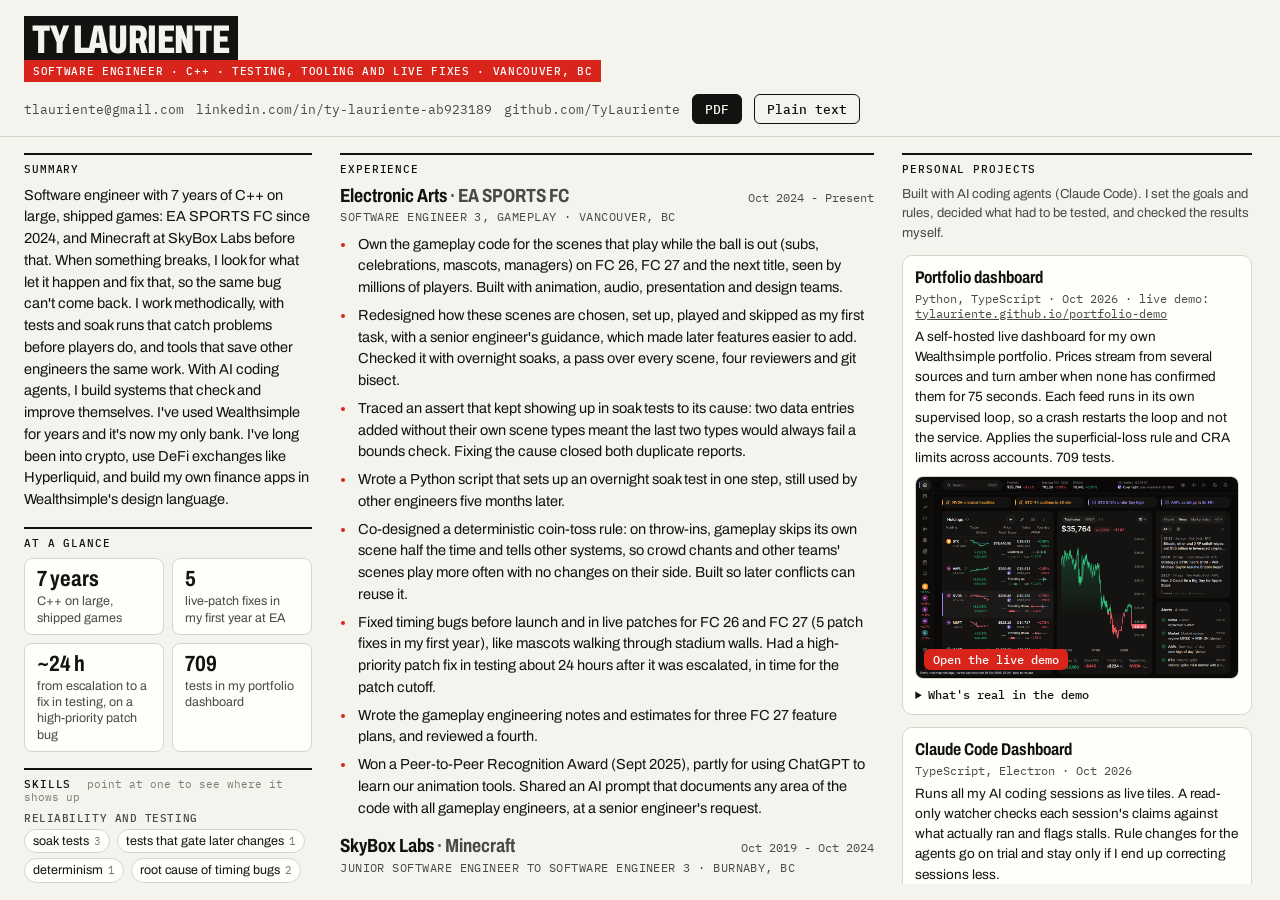
==== index.html @ 55fd55f0 "Resume page and portfolio dashboard demo" ====
<!doctype html>
<html lang="en">
<head>
<meta charset="utf-8">
<meta name="viewport" content="width=device-width, initial-scale=1, viewport-fit=cover">
<title>Ty Lauriente · Resume</title>
<meta name="description" content="Software engineer with 7 years of C++ on large, shipped games: EA SPORTS FC since 2024, and Minecraft at SkyBox Labs before that. When something breaks, I look for what let it happen and fix that, so the same bug can&#x27;t come back. I work methodically, with tests and soak runs that catch problems before players do, and tools that save other engineers the same work. With AI coding agents, I build systems that check and improve themselves. I&#x27;ve used Wealthsimple for years and it&#x27;s now my only bank. I&#x27;ve long been into crypto, use DeFi exchanges like Hyperliquid, and build my own finance apps in Wealthsimple&#x27;s design language.">
<link rel="stylesheet" href="site.css">
<link rel="icon" href="data:image/svg+xml,%3Csvg xmlns='http://www.w3.org/2000/svg' viewBox='0 0 32 32'%3E%3Crect width='32' height='32' rx='6' fill='%23121211'/%3E%3Crect x='6' y='22' width='20' height='4' fill='%23d8241b'/%3E%3Ctext x='16' y='19' font-family='Arial' font-weight='700' font-size='14' fill='white' text-anchor='middle'%3ETL%3C/text%3E%3C/svg%3E">
</head>
<body>
<header class="top">
  <div class="id">
    <h1 class="name">Ty Lauriente</h1>
    <p class="role">Software Engineer · C++ · Testing, tooling and live fixes · Vancouver, BC</p>
  </div>
  <nav class="links" aria-label="Contact and files">
    <a href="mailto:tlauriente@gmail.com">tlauriente@gmail.com</a>
    <a href="https://linkedin.com/in/ty-lauriente-ab923189" rel="me">linkedin.com/in/ty-lauriente-ab923189</a>
    <a href="https://github.com/TyLauriente" rel="me">github.com/TyLauriente</a>
    <a class="btn" href="Ty-Lauriente-Resume.pdf" download>PDF</a>
    <a class="btn ghost" href="Ty-Lauriente-Resume.txt">Plain text</a>
  </nav>
</header>

<main id="panes">
  <section class="col" id="about" aria-labelledby="h-about">
    <h2 id="h-about">Summary</h2>
    <p class="summary">Software engineer with 7 years of C++ on large, shipped games: EA SPORTS FC since 2024, and Minecraft at SkyBox Labs before that. When something breaks, I look for what let it happen and fix that, so the same bug can't come back. I work methodically, with tests and soak runs that catch problems before players do, and tools that save other engineers the same work. With AI coding agents, I build systems that check and improve themselves. I've used Wealthsimple for years and it's now my only bank. I've long been into crypto, use DeFi exchanges like Hyperliquid, and build my own finance apps in Wealthsimple's design language.</p>
    <h2>At a glance</h2>
    <dl class="glance"><div><dt>7 years</dt><dd>C++ on large, shipped games</dd></div><div><dt>5</dt><dd>live-patch fixes in my first year at EA</dd></div><div><dt>~24 h</dt><dd>from escalation to a fix in testing, on a high-priority patch bug</dd></div><div><dt>709</dt><dd>tests in my portfolio dashboard</dd></div></dl>
    <h2>Skills <span class="hint">point at one to see where it shows up</span></h2>
    <div class="skills"><p><b>Reliability and testing</b><span class="chip" data-match="soak">soak tests</span> <span class="chip" data-match="blocked any later change|tests with every change">tests that gate later changes</span> <span class="chip" data-match="determinis">determinism</span> <span class="chip" data-match="cause|timing bugs">root cause of timing bugs</span> <span class="chip" data-match="bisect">git bisect</span> <span class="chip" data-match="patch">live patches</span></p>
      <p><b>Languages and tools</b><span class="chip" data-match="C\+\+">C++</span> <span class="chip" data-match="Python">Python</span> <span class="chip" data-match="TypeScript">TypeScript</span> <span class="chip" data-match="Rust">Rust</span> <span class="chip-note">(personal projects)</span> <span class="chip" data-match="EA SPORTS FC|FC 2[67]">Frostbite</span> <span class="chip" data-match="git bisect">Perforce</span> <span class="chip" data-match="\bGit\b|git bisect">Git</span> <span class="chip" data-match="Visual\ Studio">Visual Studio</span> <span class="chip" data-match="Jira">Jira</span></p>
      <p><b>AI</b><span class="chip" data-match="Claude|AI coding agents">Claude Code</span> <span class="chip" data-match="ChatGPT">ChatGPT</span> <span class="chip" data-match="Copilot">Copilot</span> <span class="chip" data-match="AI coding sessions|AI coding agents">running several agents in parallel</span> <span class="chip" data-match="watcher|checks each session|risk checks">independent review and automated checks on agent work</span></p></div>
    <h2>Education</h2>
    <p>LaSalle College Vancouver · Programming diploma</p>
  </section>

  <section class="col" id="work" aria-labelledby="h-work">
    <h2 id="h-work">Experience</h2>
    <article class="job"><div class="job__head"><h3 class="job__org">Electronic Arts <span>· EA SPORTS FC</span></h3><span class="job__when">Oct 2024 - Present</span></div><p class="job__title">Software Engineer 3, Gameplay · Vancouver, BC</p>
    <ul>
      <li>Own the gameplay code for the scenes that play while the ball is out (subs, celebrations, mascots, managers) on FC 26, FC 27 and the next title, seen by millions of players. Built with animation, audio, presentation and design teams.</li>
      <li>Redesigned how these scenes are chosen, set up, played and skipped as my first task, with a senior engineer's guidance, which made later features easier to add. Checked it with overnight soaks, a pass over every scene, four reviewers and git bisect.</li>
      <li>Traced an assert that kept showing up in soak tests to its cause: two data entries added without their own scene types meant the last two types would always fail a bounds check. Fixing the cause closed both duplicate reports.</li>
      <li>Wrote a Python script that sets up an overnight soak test in one step, still used by other engineers five months later.</li>
      <li>Co-designed a deterministic coin-toss rule: on throw-ins, gameplay skips its own scene half the time and tells other systems, so crowd chants and other teams' scenes play more often with no changes on their side. Built so later conflicts can reuse it.</li>
      <li>Fixed timing bugs before launch and in live patches for FC 26 and FC 27 (5 patch fixes in my first year), like mascots walking through stadium walls. Had a high-priority patch fix in testing about 24 hours after it was escalated, in time for the patch cutoff.</li>
      <li>Wrote the gameplay engineering notes and estimates for three FC 27 feature plans, and reviewed a fourth.</li>
      <li>Won a Peer-to-Peer Recognition Award (Sept 2025), partly for using ChatGPT to learn our animation tools. Shared an AI prompt that documents any area of the code with all gameplay engineers, at a senior engineer's request.</li>
    </ul></article>
    <article class="job"><div class="job__head"><h3 class="job__org">SkyBox Labs <span>· Minecraft</span></h3><span class="job__when">Oct 2019 - Oct 2024</span></div><p class="job__title">Junior Software Engineer to Software Engineer 3 · Burnaby, BC</p>
    <ul>
      <li>Five years on Minecraft's large, cross-platform C++ codebase: real-time simulation, networking, entity component systems, graphics, and tools, scripts and build pipelines.</li>
      <li>Wrote tests with every change I made, covering the feature, its edge cases and the problems we could see coming. Those tests then blocked any later change, from anyone, that broke the feature.</li>
      <li>Wrote Git Helper, a Python wrapper around Git that sets up a fresh branch from the latest master in one command.</li>
      <li>Fixed release-critical bugs quickly under deadline. Promoted from junior engineer to Software Engineer 2, then 3. Trained new hires, wrote and assigned feature tasks, and took leadership training.</li>
    </ul></article>
  </section>

  <section class="col" id="projects" aria-labelledby="h-projects">
    <h2 id="h-projects">Personal projects</h2>
    <p class="note">Built with AI coding agents (Claude Code). I set the goals and rules, decided what had to be tested, and checked the results myself.</p>
    <article class="proj"><h3>Portfolio dashboard</h3><span class="meta">Python, TypeScript · Oct 2026 · live demo: <a href="https://tylauriente.github.io/portfolio-demo/">tylauriente.github.io/portfolio-demo</a></span><p>A self-hosted live dashboard for my own Wealthsimple portfolio. Prices stream from several sources and turn amber when none has confirmed them for 75 seconds. Each feed runs in its own supervised loop, so a crash restarts the loop and not the service. Applies the superficial-loss rule and CRA limits across accounts. 709 tests.</p><a class="demo" href="portfolio-demo/"><img src="portfolio-demo/preview.png" alt="The portfolio dashboard in demo mode" width="1280" height="800"><span>Open the live demo</span></a><details class="real"><summary>What's real in the demo</summary><p>It is the dashboard's own page and build, running on a recording of its demo mode: made-up holdings, cash and alerts, with prices, charts, news and the calendar as they came from the public sources when it was recorded. There is no server behind it, so search and settings do nothing, and the recording loops.</p></details></article>
    <article class="proj"><h3>Claude Code Dashboard</h3><span class="meta">TypeScript, Electron · Oct 2026</span><p>Runs all my AI coding sessions as live tiles. A read-only watcher checks each session's claims against what actually ran and flags stalls. Rule changes for the agents go on trial and stay only if I end up correcting sessions less.</p></article>
    <article class="proj"><h3>Crypto trading</h3><span class="meta">Python · Mar - Oct 2026</span><p>Trading bots for DeFi exchanges (Hyperliquid, and Jupiter on Solana) with backtesting and paper trading. In the latest, an AI agent (Claude) trades a small real-money account on Hyperliquid and Strike Finance. Only one process holds the trading key, every order passes risk checks first, a halt switch stops it, and every action is logged.</p></article>
  </section>
</main>

<nav class="tabs" aria-label="Sections">
  <a href="#about" data-tab="about">Summary</a>
  <a href="#work" data-tab="work">Experience</a>
  <a href="#projects" data-tab="projects">Projects</a>
</nav>
<script src="site.js"></script>
</body>
</html>
---- site.css ----
/* Resume site. Same identity as the PDF: the black name block, the tally-red rule, Archivo and IBM Plex Mono.
   Layout follows Ty's design language: on a PC the whole resume fits the window (no page scroll, three columns,
   a column scrolls on its own only if it has to); on a phone the columns become tabs at thumb height. */
@font-face { font-family: "Archivo"; src: url("fonts/archivo-reg.woff") format("woff"); font-weight: 400; font-display: swap; }
@font-face { font-family: "Archivo"; src: url("fonts/archivo-semi.woff") format("woff"); font-weight: 500; font-display: swap; }
@font-face { font-family: "Archivo"; src: url("fonts/archivo-bold.woff") format("woff"); font-weight: 700; font-display: swap; }
@font-face { font-family: "Archivo Cond"; src: url("fonts/archivo-cond.woff") format("woff"); font-weight: 700; font-display: swap; }
@font-face { font-family: "Archivo XCond"; src: url("fonts/archivo-xcond.woff") format("woff"); font-weight: 800; font-display: swap; }
@font-face { font-family: "Plex Mono"; src: url("fonts/IBMPlexMono-Regular.woff") format("woff"); font-weight: 400; font-display: swap; }
@font-face { font-family: "Plex Mono"; src: url("fonts/IBMPlexMono-Medium.woff") format("woff"); font-weight: 500; font-display: swap; }

:root {
  --ink: #121211; --ink-2: #4a4a44; --ink-3: #7d7d74; --paper: #f4f3ee; --card: #fffefa; --rule: #d6d5cb;
  --tally: #d8241b; --mark: #ffe9a8; --mark-ink: #121211;
  --s1: 4px; --s2: 8px; --s3: 12px; --s4: 16px; --s5: 24px; --s6: 32px;
  --mono: "Plex Mono", ui-monospace, monospace; --sans: "Archivo", system-ui, sans-serif;
  color-scheme: light dark;
}
@media (prefers-color-scheme: dark) {
  :root { --ink: #ecebe4; --ink-2: #b8b7ad; --ink-3: #8a8a80; --paper: #11110f; --card: #1a1a17; --rule: #2e2e2a;
          --mark: #5a4710; --mark-ink: #fff6d6; }
}
* { box-sizing: border-box; }
html, body { height: 100%; margin: 0; }
body { display: grid; grid-template-rows: auto minmax(0, 1fr); grid-template-columns: minmax(0, 1fr); overflow: hidden; background: var(--paper); color: var(--ink);
  font: 400 14.5px/1.5 var(--sans); -webkit-font-smoothing: antialiased; }
a { color: inherit; }
h2 { margin: var(--s4) 0 var(--s2); padding-top: var(--s2); border-top: 2px solid var(--ink);
  font: 500 11px/1.2 var(--mono); text-transform: uppercase; letter-spacing: .08em; }
.col > h2:first-child { margin-top: 0; }
.hint { margin-left: var(--s2); color: var(--ink-3); text-transform: none; letter-spacing: 0; font-weight: 400; }

/* header */
.top { display: flex; flex-wrap: wrap; align-items: flex-end; justify-content: space-between; gap: var(--s3) var(--s5);
  padding: var(--s4) var(--s5) var(--s3); border-bottom: 1px solid var(--rule); }
.name { display: inline-block; margin: 0; padding: 4px 9px 0 8px; background: var(--ink); color: var(--paper);
  font: 800 40px/1 "Archivo XCond", var(--sans); text-transform: uppercase; letter-spacing: -.01em; }
.role { width: fit-content; max-width: 100%; margin: 0; padding: 5px 9px 4px; background: var(--tally); color: #fff;
  font: 500 11px/1.2 var(--mono); text-transform: uppercase; letter-spacing: .06em; }
.links { display: flex; flex-wrap: wrap; align-items: center; gap: var(--s2) var(--s3); font: 400 12.5px/1.3 var(--mono); }
.links a { text-decoration: none; color: var(--ink-2); }
.links a:hover, .links a:focus-visible { color: var(--ink); text-decoration: underline; text-underline-offset: 3px; }
.btn { padding: 6px 12px; border: 1.5px solid var(--ink); border-radius: 6px; background: var(--ink); color: var(--paper) !important;
  font-weight: 500; transition: transform .12s ease, background .12s ease; }
.btn:hover { transform: translateY(-1px); text-decoration: none !important; }
.btn.ghost { background: transparent; color: var(--ink) !important; }

/* three columns that fit the window */
main { display: grid; grid-template-columns: minmax(250px, .95fr) minmax(400px, 1.75fr) minmax(300px, 1.15fr);
  gap: var(--s5); padding: var(--s4) var(--s5) var(--s4); min-height: 0; }
.col { min-height: 0; overflow: auto; scrollbar-width: thin; padding-right: var(--s1); }
.summary { margin: 0; }
.note { margin: 0 0 var(--s3); color: var(--ink-2); font-size: 13px; }

.glance { display: grid; grid-template-columns: repeat(2, minmax(0, 1fr)); gap: var(--s2); margin: 0; }
.glance div { padding: var(--s2) var(--s3); background: var(--card); border: 1px solid var(--rule); border-radius: 8px; }
.glance dt { font: 700 22px/1.1 "Archivo Cond", var(--sans); }
.glance dd { margin: 2px 0 0; color: var(--ink-2); font-size: 12.5px; line-height: 1.3; }

.skills { display: flex; flex-direction: column; gap: var(--s2); }
.skills p { margin: 0; }
.skills b { display: block; margin-bottom: 3px; font: 500 11px/1.2 var(--mono); text-transform: uppercase; letter-spacing: .05em; color: var(--ink-2); }
.chip { display: inline-block; margin: 0 4px 5px 0; padding: 2px 8px; border: 1px solid var(--rule); border-radius: 999px;
  background: var(--card); font-size: 12.5px; cursor: default; transition: border-color .12s, background .12s; }
.chip[data-hits]:hover, .chip[data-hits]:focus-visible, .chip.on { border-color: var(--tally); outline: none; }
.chip[data-hits]::after { content: attr(data-hits); margin-left: 5px; color: var(--ink-3); font: 400 10.5px var(--mono); }

/* experience */
.job { margin: 0 0 var(--s4); }
.job__head { display: flex; justify-content: space-between; align-items: baseline; gap: var(--s3); }
.job__org { margin: 0; font: 700 19px/1.2 "Archivo Cond", var(--sans); }
.job__org span { color: var(--ink-2); }
.job__when, .job__title { font: 400 11.5px/1.4 var(--mono); color: var(--ink-2); }
.job__when { white-space: nowrap; }
.job__title { margin: 2px 0 var(--s2); text-transform: uppercase; letter-spacing: .04em; }
ul { margin: 0; padding-left: 16px; }
li { margin: 0 0 6px; padding-left: 2px; border-radius: 4px; transition: background .15s ease; }
li::marker { color: var(--tally); }
li.lit, .proj.lit { background: var(--mark); color: var(--mark-ink); box-shadow: 0 0 0 3px var(--mark); }

/* projects */
.proj { margin: 0 0 var(--s3); padding: var(--s3); background: var(--card); border: 1px solid var(--rule); border-radius: 10px;
  transition: border-color .15s ease, box-shadow .15s ease; }
.proj:hover { border-color: var(--ink-3); }
.proj h3 { margin: 0; font: 700 17px/1.2 "Archivo Cond", var(--sans); }
.proj .meta { display: block; margin: 2px 0 6px; font: 400 11.5px var(--mono); color: var(--ink-2); }
.proj p { margin: 0; font-size: 13.5px; }
.demo { display: block; margin: var(--s2) 0; border-radius: 8px; overflow: hidden; border: 1px solid var(--rule); position: relative; }
.demo img { display: block; width: 100%; height: auto; transition: transform .3s ease; }
.demo:hover img, .demo:focus-visible img { transform: scale(1.02); }
.demo span { position: absolute; left: 8px; bottom: 8px; padding: 4px 9px; border-radius: 6px; background: var(--tally); color: #fff;
  font: 500 11.5px/1.2 var(--mono); }
.real { margin-top: var(--s2); font-size: 12.5px; color: var(--ink-2); }
.real summary { cursor: pointer; font: 500 11.5px var(--mono); color: var(--ink); }
.real p { margin: 6px 0 0; font-size: 12.5px; }

.tabs { display: none; }

/* phone and narrow windows: one section at a time, tabs at thumb height */
@media (max-width: 860px), (max-aspect-ratio: 4/5) {
  body { grid-template-rows: auto minmax(0, 1fr) auto; }
  .top { padding: var(--s3) var(--s4) var(--s2); }
  .name { font-size: 32px; }
  .role { font-size: 10px; line-height: 1.35; }
  .id { min-width: 0; }
  .links { font-size: 12px; }
  main { display: block; padding: var(--s3) var(--s4); overflow: hidden; }
  .col { height: 100%; padding-bottom: var(--s4); }
  .col:not(.on) { display: none; }
  .tabs { display: grid; grid-template-columns: repeat(3, 1fr); border-top: 1px solid var(--rule); background: var(--card);
    padding-bottom: env(safe-area-inset-bottom); }
  .tabs a { padding: 13px 0 12px; text-align: center; text-decoration: none; font: 500 12px var(--mono); text-transform: uppercase;
    letter-spacing: .05em; color: var(--ink-2); border-top: 3px solid transparent; }
  .tabs a.on { color: var(--ink); border-top-color: var(--tally); }
}
@media (prefers-reduced-motion: reduce) { * { transition: none !important; } }
@media print { body { display: block; overflow: visible; } .tabs, .links .btn { display: none; } main { display: block; } .col { overflow: visible; } }
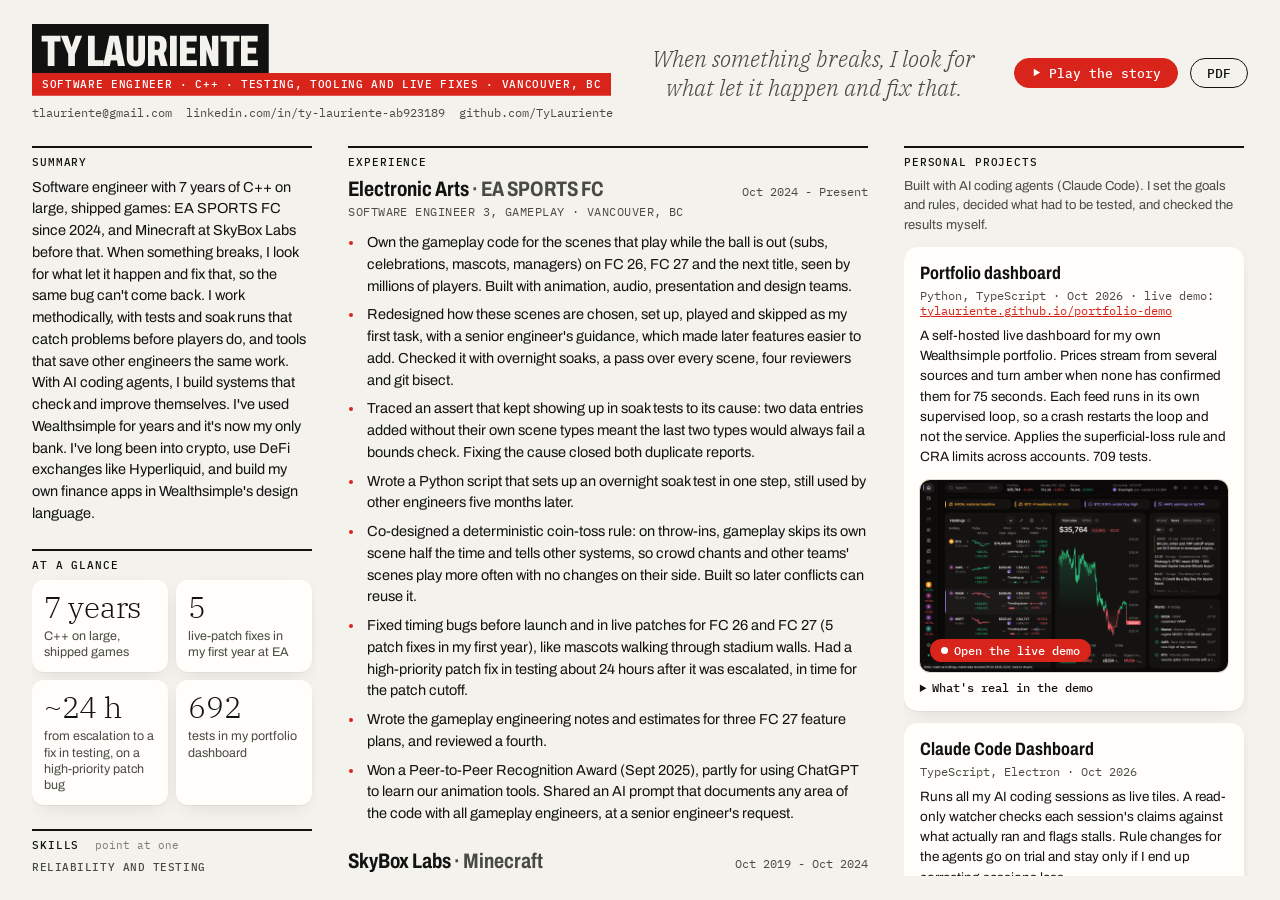
==== commit ef3db22d: "Story mode, serif display type, skill-to-evidence lines and motion" ====
--- a/index.html
+++ b/index.html
@@ -5,21 +5,28 @@
 <meta name="viewport" content="width=device-width, initial-scale=1, viewport-fit=cover">
 <title>Ty Lauriente · Resume</title>
 <meta name="description" content="Software engineer with 7 years of C++ on large, shipped games: EA SPORTS FC since 2024, and Minecraft at SkyBox Labs before that. When something breaks, I look for what let it happen and fix that, so the same bug can&#x27;t come back. I work methodically, with tests and soak runs that catch problems before players do, and tools that save other engineers the same work. With AI coding agents, I build systems that check and improve themselves. I&#x27;ve used Wealthsimple for years and it&#x27;s now my only bank. I&#x27;ve long been into crypto, use DeFi exchanges like Hyperliquid, and build my own finance apps in Wealthsimple&#x27;s design language.">
+<meta name="theme-color" content="#f4f2ec" media="(prefers-color-scheme: light)">
+<meta name="theme-color" content="#11110f" media="(prefers-color-scheme: dark)">
+<link rel="preload" href="fonts/archivo-reg.woff" as="font" type="font/woff" crossorigin>
+<link rel="preload" href="fonts/archivo-xcond.woff" as="font" type="font/woff" crossorigin>
+<link rel="preload" href="fonts/plexserif-light.woff" as="font" type="font/woff" crossorigin>
 <link rel="stylesheet" href="site.css">
-<link rel="icon" href="data:image/svg+xml,%3Csvg xmlns='http://www.w3.org/2000/svg' viewBox='0 0 32 32'%3E%3Crect width='32' height='32' rx='6' fill='%23121211'/%3E%3Crect x='6' y='22' width='20' height='4' fill='%23d8241b'/%3E%3Ctext x='16' y='19' font-family='Arial' font-weight='700' font-size='14' fill='white' text-anchor='middle'%3ETL%3C/text%3E%3C/svg%3E">
+<link rel="icon" href="data:image/svg+xml,%3Csvg xmlns='http://www.w3.org/2000/svg' viewBox='0 0 32 32'%3E%3Crect width='32' height='32' rx='7' fill='%23121211'/%3E%3Crect x='6' y='22' width='20' height='4' fill='%23d8241b'/%3E%3Ctext x='16' y='19' font-family='Arial' font-weight='700' font-size='14' fill='white' text-anchor='middle'%3ETL%3C/text%3E%3C/svg%3E">
 </head>
 <body>
+<a class="skip" href="#work">Skip to experience</a>
 <header class="top">
   <div class="id">
-    <h1 class="name">Ty Lauriente</h1>
-    <p class="role">Software Engineer · C++ · Testing, tooling and live fixes · Vancouver, BC</p>
+    <h1 class="name"><span>Ty Lauriente</span></h1>
+    <p class="role"><span>Software Engineer · C++ · Testing, tooling and live fixes · Vancouver, BC</span></p>
+    <p class="contact"><a href="mailto:tlauriente@gmail.com">tlauriente@gmail.com</a>
+    <a href="https://linkedin.com/in/ty-lauriente-ab923189" rel="me">linkedin.com/in/ty-lauriente-ab923189</a>
+    <a href="https://github.com/TyLauriente" rel="me">github.com/TyLauriente</a></p>
   </div>
-  <nav class="links" aria-label="Contact and files">
-    <a href="mailto:tlauriente@gmail.com">tlauriente@gmail.com</a>
-    <a href="https://linkedin.com/in/ty-lauriente-ab923189" rel="me">linkedin.com/in/ty-lauriente-ab923189</a>
-    <a href="https://github.com/TyLauriente" rel="me">github.com/TyLauriente</a>
-    <a class="btn" href="Ty-Lauriente-Resume.pdf" download>PDF</a>
-    <a class="btn ghost" href="Ty-Lauriente-Resume.txt">Plain text</a>
+  <p class="lede">When something breaks, I look for what let it happen and fix&nbsp;that.</p>
+  <nav class="links" aria-label="Story and files">
+    <button class="btn play" type="button" data-story-open aria-haspopup="dialog"><svg viewBox="0 0 12 12" aria-hidden="true"><path d="M3 1.8v8.4L10 6z"/></svg>Play the story</button>
+    <a class="btn ghost" href="Ty-Lauriente-Resume.pdf" download>PDF</a>
   </nav>
 </header>
 
@@ -29,12 +36,12 @@
     <p class="summary">Software engineer with 7 years of C++ on large, shipped games: EA SPORTS FC since 2024, and Minecraft at SkyBox Labs before that. When something breaks, I look for what let it happen and fix that, so the same bug can't come back. I work methodically, with tests and soak runs that catch problems before players do, and tools that save other engineers the same work. With AI coding agents, I build systems that check and improve themselves. I've used Wealthsimple for years and it's now my only bank. I've long been into crypto, use DeFi exchanges like Hyperliquid, and build my own finance apps in Wealthsimple's design language.</p>
     <h2>At a glance</h2>
     <dl class="glance"><div><dt>7 years</dt><dd>C++ on large, shipped games</dd></div><div><dt>5</dt><dd>live-patch fixes in my first year at EA</dd></div><div><dt>~24 h</dt><dd>from escalation to a fix in testing, on a high-priority patch bug</dd></div><div><dt>709</dt><dd>tests in my portfolio dashboard</dd></div></dl>
-    <h2>Skills <span class="hint">point at one to see where it shows up</span></h2>
+    <h2>Skills <span class="hint">point at one</span></h2>
     <div class="skills"><p><b>Reliability and testing</b><span class="chip" data-match="soak">soak tests</span> <span class="chip" data-match="blocked any later change|tests with every change">tests that gate later changes</span> <span class="chip" data-match="determinis">determinism</span> <span class="chip" data-match="cause|timing bugs">root cause of timing bugs</span> <span class="chip" data-match="bisect">git bisect</span> <span class="chip" data-match="patch">live patches</span></p>
       <p><b>Languages and tools</b><span class="chip" data-match="C\+\+">C++</span> <span class="chip" data-match="Python">Python</span> <span class="chip" data-match="TypeScript">TypeScript</span> <span class="chip" data-match="Rust">Rust</span> <span class="chip-note">(personal projects)</span> <span class="chip" data-match="EA SPORTS FC|FC 2[67]">Frostbite</span> <span class="chip" data-match="git bisect">Perforce</span> <span class="chip" data-match="\bGit\b|git bisect">Git</span> <span class="chip" data-match="Visual\ Studio">Visual Studio</span> <span class="chip" data-match="Jira">Jira</span></p>
       <p><b>AI</b><span class="chip" data-match="Claude|AI coding agents">Claude Code</span> <span class="chip" data-match="ChatGPT">ChatGPT</span> <span class="chip" data-match="Copilot">Copilot</span> <span class="chip" data-match="AI coding sessions|AI coding agents">running several agents in parallel</span> <span class="chip" data-match="watcher|checks each session|risk checks">independent review and automated checks on agent work</span></p></div>
     <h2>Education</h2>
-    <p>LaSalle College Vancouver · Programming diploma</p>
+    <p class="edu">LaSalle College Vancouver · Programming diploma</p>
   </section>
 
   <section class="col" id="work" aria-labelledby="h-work">
@@ -67,12 +74,105 @@
     <article class="proj"><h3>Crypto trading</h3><span class="meta">Python · Mar - Oct 2026</span><p>Trading bots for DeFi exchanges (Hyperliquid, and Jupiter on Solana) with backtesting and paper trading. In the latest, an AI agent (Claude) trades a small real-money account on Hyperliquid and Strike Finance. Only one process holds the trading key, every order passes risk checks first, a halt switch stops it, and every action is logged.</p></article>
   </section>
 </main>
+<svg class="wires" aria-hidden="true"></svg>
 
 <nav class="tabs" aria-label="Sections">
   <a href="#about" data-tab="about">Summary</a>
   <a href="#work" data-tab="work">Experience</a>
   <a href="#projects" data-tab="projects">Projects</a>
 </nav>
-<script src="site.js"></script>
+
+<div class="story" role="dialog" aria-modal="true" aria-label="The story, in nine scenes" hidden>
+  <div class="story__bar">
+    <span class="story__count" aria-live="polite"><b>1</b> / 9</span>
+    <div class="story__progress" aria-hidden="true"><i></i></div>
+    <button class="story__close" type="button" data-story-close aria-label="Close the story">Close <kbd>Esc</kbd></button>
+  </div>
+  <ol class="story__rail" aria-label="Scenes"></ol>
+  <div class="story__scenes">
+
+    <section class="scene s-years" data-title="Seven years">
+      <p class="kicker">01 · The work</p>
+      <h2 class="display">Seven years of C++ on large, shipped&nbsp;games.</h2>
+      <div class="years" aria-hidden="true">
+        <div class="years__axis"><span>2019</span><span>2020</span><span>2021</span><span>2022</span><span>2023</span><span>2024</span><span>2025</span><span>2026</span></div>
+        <div class="years__bar a"><b>SkyBox Labs</b> Minecraft · Junior to Software Engineer 3</div>
+        <div class="years__bar b"><b>Electronic Arts</b> EA SPORTS FC · Software Engineer 3</div>
+      </div>
+      <p class="caption">Five years on Minecraft's cross-platform C++ codebase, then gameplay on EA SPORTS FC: FC 26, FC 27 and the next title.</p>
+    </section>
+
+    <section class="scene s-cause" data-title="Find the cause">
+      <p class="kicker">02 · How I fix things</p>
+      <h2 class="display">When something breaks, I look for what let it&nbsp;happen.</h2>
+      <ol class="chain">
+        <li><span>What broke</span>An assert kept showing up in soak tests.</li>
+        <li><span>The cause</span>Two data entries had been added without their own scene types, so the last two types would always fail a bounds check.</li>
+        <li><span>The fix</span>Fixed the cause. Both duplicate reports closed with it.</li>
+      </ol>
+    </section>
+
+    <section class="scene s-gate" data-title="Keep it fixed">
+      <p class="kicker">03 · Then it stays fixed</p>
+      <h2 class="display">Tests that stop the same bug coming&nbsp;back.</h2>
+      <div class="gate" aria-hidden="true">
+        <div class="gate__lane"><i></i><i></i><i class="bad"></i><i></i><i></i></div>
+        <div class="gate__post"><span>tests</span></div>
+      </div>
+      <p class="caption">At SkyBox, every change I made came with tests for the feature, its edge cases and the problems we could see coming. Those tests then blocked any later change, from anyone, that broke it.</p>
+    </section>
+
+    <section class="scene s-clock" data-title="On the clock">
+      <p class="kicker">04 · Live patches</p>
+      <h2 class="display">About 24 hours, escalation to a fix in&nbsp;testing.</h2>
+      <div class="clock" aria-hidden="true">
+        <svg viewBox="0 0 200 200"><circle class="clock__track" cx="100" cy="100" r="84"/><circle class="clock__arc" cx="100" cy="100" r="84"/></svg>
+        <div class="clock__label"><b data-count="24">24</b><span>hours</span></div>
+      </div>
+      <p class="caption">A high-priority patch bug, fixed in time for the patch cutoff. Five patch fixes in my first year, and patch fixes on FC 27 since its release.</p>
+    </section>
+
+    <section class="scene s-coin" data-title="Other teams">
+      <p class="kicker">05 · Without anyone changing their code</p>
+      <h2 class="display">One rule, and other teams' scenes play more&nbsp;often.</h2>
+      <div class="coin" aria-hidden="true"><div class="coin__face"><span>gameplay scene</span><span>other teams' scene</span></div></div>
+      <p class="caption">A deterministic coin-toss rule I co-designed: on throw-ins, gameplay skips its own scene half the time and tells other systems. Crowd chants and other teams' scenes now play more often, with no changes on their side.</p>
+    </section>
+
+    <section class="scene s-tools" data-title="Tools">
+      <p class="kicker">06 · Saving the next engineer the work</p>
+      <h2 class="display">Tools people kept&nbsp;using.</h2>
+      <div class="term" aria-hidden="true"><p><i>$</i> soak test, one step</p><p class="out">latest build ready · overnight run started</p><p><i>$</i> document this area of the code</p><p class="out">written up for every gameplay engineer</p></div>
+      <p class="caption">A Python script that sets up an overnight soak test in one step, still used by other engineers five months later. An AI prompt that documents any area of the code, shared with all gameplay engineers at a senior engineer's request.</p>
+    </section>
+
+    <section class="scene s-money" data-title="My money">
+      <p class="kicker">07 · Built for my own Wealthsimple portfolio</p>
+      <h2 class="display">A price nobody has confirmed turns amber in 75&nbsp;seconds.</h2>
+      <figure class="spark" aria-hidden="true"><svg><path class="spark__line"/><circle class="spark__dot" r="5"/></svg><figcaption><b class="spark__px">BTC</b><span class="spark__age">confirmed 0 s ago</span></figcaption></figure>
+      <p class="caption">A self-hosted live dashboard: prices stream from several sources, each feed runs in its own supervised loop so a crash restarts the loop and not the service, and it applies the superficial-loss rule and CRA limits across accounts. 709 tests. The chart above replays bitcoin from the demo's recording.</p>
+      <a class="btn" href="portfolio-demo/">Open the live demo</a>
+    </section>
+
+    <section class="scene s-agents" data-title="Agents">
+      <p class="kicker">08 · AI agents, with checks</p>
+      <h2 class="display">Systems that check their own&nbsp;work.</h2>
+      <div class="flow" aria-hidden="true"><span>agent</span><i></i><span>watcher checks what actually ran</span><i></i><span>rule changes kept only if they help</span></div>
+      <p class="caption">My Claude Code Dashboard runs all my AI coding sessions; a read-only watcher checks each session's claims against what actually ran. In my crypto trading agent only one process holds the trading key, every order passes risk checks first, a halt switch stops it, and every action is logged.</p>
+    </section>
+
+    <section class="scene s-end" data-title="Contact">
+      <p class="kicker">09 · Thanks for watching</p>
+      <h2 class="display">Let's talk.</h2>
+      <p class="end__links"><a href="mailto:tlauriente@gmail.com">tlauriente@gmail.com</a>
+    <a href="https://linkedin.com/in/ty-lauriente-ab923189" rel="me">linkedin.com/in/ty-lauriente-ab923189</a>
+    <a href="https://github.com/TyLauriente" rel="me">github.com/TyLauriente</a></p>
+      <p><a class="btn" href="Ty-Lauriente-Resume.pdf" download>Download the PDF</a> <button class="btn ghost" type="button" data-story-close>Back to the resume</button></p>
+    </section>
+
+  </div>
+  <p class="story__hint" aria-hidden="true">Scroll, swipe or use the arrow keys</p>
+</div>
+<script src="site.js" defer></script>
 </body>
 </html>
--- a/site.css
+++ b/site.css
@@ -1,6 +1,8 @@
-/* Resume site. Same identity as the PDF: the black name block, the tally-red rule, Archivo and IBM Plex Mono.
-   Layout follows Ty's design language: on a PC the whole resume fits the window (no page scroll, three columns,
-   a column scrolls on its own only if it has to); on a phone the columns become tabs at thumb height. */
+/* Resume site. Ty's identity (black name block, tally-red bar, Archivo and IBM Plex Mono) on a warm paper with a
+   serif display voice (IBM Plex Serif Light), rounded cards and quiet motion. Ty's design language: on a PC the whole
+   resume fits the window (no page scroll; a column scrolls on its own only if the window is short); on a phone the
+   columns are tabs. The story is a full-window overlay moved by wheel, swipe or keys, never a page scrollbar.
+   Everything that moves stops under prefers-reduced-motion. */
 @font-face { font-family: "Archivo"; src: url("fonts/archivo-reg.woff") format("woff"); font-weight: 400; font-display: swap; }
 @font-face { font-family: "Archivo"; src: url("fonts/archivo-semi.woff") format("woff"); font-weight: 500; font-display: swap; }
 @font-face { font-family: "Archivo"; src: url("fonts/archivo-bold.woff") format("woff"); font-weight: 700; font-display: swap; }
@@ -8,110 +10,286 @@
 @font-face { font-family: "Archivo XCond"; src: url("fonts/archivo-xcond.woff") format("woff"); font-weight: 800; font-display: swap; }
 @font-face { font-family: "Plex Mono"; src: url("fonts/IBMPlexMono-Regular.woff") format("woff"); font-weight: 400; font-display: swap; }
 @font-face { font-family: "Plex Mono"; src: url("fonts/IBMPlexMono-Medium.woff") format("woff"); font-weight: 500; font-display: swap; }
+@font-face { font-family: "Plex Serif"; src: url("fonts/plexserif-light.woff") format("woff"); font-weight: 300; font-display: swap; }
+@font-face { font-family: "Plex Serif"; src: url("fonts/plexserif-lightitalic.woff") format("woff"); font-weight: 300; font-style: italic; font-display: swap; }
 
 :root {
-  --ink: #121211; --ink-2: #4a4a44; --ink-3: #7d7d74; --paper: #f4f3ee; --card: #fffefa; --rule: #d6d5cb;
-  --tally: #d8241b; --mark: #ffe9a8; --mark-ink: #121211;
-  --s1: 4px; --s2: 8px; --s3: 12px; --s4: 16px; --s5: 24px; --s6: 32px;
-  --mono: "Plex Mono", ui-monospace, monospace; --sans: "Archivo", system-ui, sans-serif;
+  --ink: #121211; --ink-2: #4a4a44; --ink-3: #7d7d74; --paper: #f4f2ec; --card: #fffefb; --rule: #dedcd2;
+  --tally: #d8241b; --mark: #ffe9a8; --mark-ink: #121211; --amber: #e0a100; --up: #1f8a52;
+  --shadow: 0 1px 1px rgba(18,18,17,.04), 0 6px 22px -8px rgba(18,18,17,.14);
+  --s1: 4px; --s2: 8px; --s3: 12px; --s4: 16px; --s5: 24px; --s6: 32px; --r: 14px;
+  --ease: cubic-bezier(.2,.7,.1,1); --mono: "Plex Mono", ui-monospace, monospace; --sans: "Archivo", system-ui, sans-serif;
+  --serif: "Plex Serif", Georgia, serif;
   color-scheme: light dark;
 }
 @media (prefers-color-scheme: dark) {
-  :root { --ink: #ecebe4; --ink-2: #b8b7ad; --ink-3: #8a8a80; --paper: #11110f; --card: #1a1a17; --rule: #2e2e2a;
-          --mark: #5a4710; --mark-ink: #fff6d6; }
+  :root { --ink: #eeede6; --ink-2: #b8b7ad; --ink-3: #8a8a80; --paper: #11110f; --card: #1a1a17; --rule: #2d2d29;
+          --mark: #5a4710; --mark-ink: #fff6d6; --shadow: 0 1px 1px rgba(0,0,0,.3), 0 10px 28px -10px rgba(0,0,0,.6); }
 }
 * { box-sizing: border-box; }
 html, body { height: 100%; margin: 0; }
-body { display: grid; grid-template-rows: auto minmax(0, 1fr); grid-template-columns: minmax(0, 1fr); overflow: hidden; background: var(--paper); color: var(--ink);
-  font: 400 14.5px/1.5 var(--sans); -webkit-font-smoothing: antialiased; }
+body { display: grid; grid-template-rows: auto minmax(0, 1fr); grid-template-columns: minmax(0, 1fr); overflow: hidden;
+  background: var(--paper); color: var(--ink); font: 400 14.5px/1.5 var(--sans); -webkit-font-smoothing: antialiased; }
 a { color: inherit; }
-h2 { margin: var(--s4) 0 var(--s2); padding-top: var(--s2); border-top: 2px solid var(--ink);
+:focus-visible { outline: 2px solid var(--tally); outline-offset: 2px; border-radius: 4px; }
+.skip { position: absolute; left: -999px; top: 8px; z-index: 50; padding: 8px 12px; background: var(--ink); color: var(--paper); }
+.skip:focus { left: 8px; }
+h2 { margin: var(--s5) 0 var(--s2); padding-top: var(--s2); border-top: 2px solid var(--ink);
   font: 500 11px/1.2 var(--mono); text-transform: uppercase; letter-spacing: .08em; }
 .col > h2:first-child { margin-top: 0; }
 .hint { margin-left: var(--s2); color: var(--ink-3); text-transform: none; letter-spacing: 0; font-weight: 400; }
 
 /* header */
-.top { display: flex; flex-wrap: wrap; align-items: flex-end; justify-content: space-between; gap: var(--s3) var(--s5);
-  padding: var(--s4) var(--s5) var(--s3); border-bottom: 1px solid var(--rule); }
-.name { display: inline-block; margin: 0; padding: 4px 9px 0 8px; background: var(--ink); color: var(--paper);
-  font: 800 40px/1 "Archivo XCond", var(--sans); text-transform: uppercase; letter-spacing: -.01em; }
-.role { width: fit-content; max-width: 100%; margin: 0; padding: 5px 9px 4px; background: var(--tally); color: #fff;
-  font: 500 11px/1.2 var(--mono); text-transform: uppercase; letter-spacing: .06em; }
-.links { display: flex; flex-wrap: wrap; align-items: center; gap: var(--s2) var(--s3); font: 400 12.5px/1.3 var(--mono); }
-.links a { text-decoration: none; color: var(--ink-2); }
-.links a:hover, .links a:focus-visible { color: var(--ink); text-decoration: underline; text-underline-offset: 3px; }
-.btn { padding: 6px 12px; border: 1.5px solid var(--ink); border-radius: 6px; background: var(--ink); color: var(--paper) !important;
-  font-weight: 500; transition: transform .12s ease, background .12s ease; }
-.btn:hover { transform: translateY(-1px); text-decoration: none !important; }
-.btn.ghost { background: transparent; color: var(--ink) !important; }
+.top { display: grid; grid-template-columns: auto minmax(0, 1fr) auto; align-items: center; gap: var(--s3) var(--s6);
+  padding: var(--s5) var(--s6) var(--s4); }
+.name { display: inline-block; margin: 0; padding: 5px 10px 0 9px; background: var(--ink); color: var(--paper);
+  font: 800 44px/1 "Archivo XCond", var(--sans); text-transform: uppercase; letter-spacing: -.01em;
+  clip-path: inset(0 0 0 0); animation: wipe .9s var(--ease) both; }
+.role { width: fit-content; max-width: 100%; margin: 0; padding: 5px 10px 4px; background: var(--tally); color: #fff;
+  font: 500 11px/1.25 var(--mono); text-transform: uppercase; letter-spacing: .06em; animation: wipe .8s .25s var(--ease) both; }
+.lede { margin: 0; max-width: 30ch; justify-self: center; text-align: center; text-wrap: balance; font: italic 300 23px/1.25 var(--serif); color: var(--ink-2);
+  animation: rise .9s .45s var(--ease) both; }
+.contact { display: flex; flex-wrap: wrap; gap: 2px 14px; margin: 9px 0 0; font: 400 12px/1.4 var(--mono); animation: rise .8s .5s var(--ease) both; }
+.links { display: flex; flex-wrap: wrap; justify-content: flex-end; align-items: center; gap: var(--s2) var(--s3); font: 400 12.5px/1.3 var(--mono);
+  animation: rise .8s .55s var(--ease) both; }
+.contact a { text-decoration: none; color: var(--ink-2); background: linear-gradient(var(--tally), var(--tally)) 0 100% / 0 1.5px no-repeat;
+  transition: background-size .3s var(--ease), color .2s; }
+.contact a:hover, .contact a:focus-visible { color: var(--ink); background-size: 100% 1.5px; }
+.btn { display: inline-flex; align-items: center; gap: 7px; padding: 8px 16px; border: 1.5px solid var(--ink); border-radius: 999px;
+  background: var(--ink); color: var(--paper); font: 500 12.5px/1 var(--mono); text-decoration: none; cursor: pointer;
+  transition: transform .18s var(--ease), box-shadow .18s var(--ease); }
+.btn:hover { transform: translateY(-1px); box-shadow: 0 6px 16px -6px rgba(18,18,17,.45); }
+.btn:active { transform: translateY(0); }
+.btn.ghost { background: transparent; color: var(--ink); }
+.btn svg { width: 11px; height: 11px; fill: currentColor; }
+.btn.play { background: var(--tally); border-color: var(--tally); color: #fff; }
 
 /* three columns that fit the window */
 main { display: grid; grid-template-columns: minmax(250px, .95fr) minmax(400px, 1.75fr) minmax(300px, 1.15fr);
-  gap: var(--s5); padding: var(--s4) var(--s5) var(--s4); min-height: 0; }
-.col { min-height: 0; overflow: auto; scrollbar-width: thin; padding-right: var(--s1); }
+  gap: var(--s6); padding: var(--s2) var(--s6) var(--s5); min-height: 0; }
+.col { min-height: 0; overflow: auto; scrollbar-width: thin; scrollbar-color: var(--rule) transparent; padding: 0 var(--s1) var(--s2) 0;
+  animation: rise .8s var(--ease) both; }
+#about { animation-delay: .5s; } #work { animation-delay: .62s; } #projects { animation-delay: .74s; }
 .summary { margin: 0; }
-.note { margin: 0 0 var(--s3); color: var(--ink-2); font-size: 13px; }
+.edu, .note { margin: 0; }
+.note { margin-bottom: var(--s3); color: var(--ink-2); font-size: 13px; }
 
 .glance { display: grid; grid-template-columns: repeat(2, minmax(0, 1fr)); gap: var(--s2); margin: 0; }
-.glance div { padding: var(--s2) var(--s3); background: var(--card); border: 1px solid var(--rule); border-radius: 8px; }
-.glance dt { font: 700 22px/1.1 "Archivo Cond", var(--sans); }
-.glance dd { margin: 2px 0 0; color: var(--ink-2); font-size: 12.5px; line-height: 1.3; }
+.glance div { padding: var(--s3); background: var(--card); border-radius: 12px; box-shadow: var(--shadow); }
+.glance dt { font: 300 30px/1 var(--serif); letter-spacing: -.01em; font-variant-numeric: tabular-nums; }
+.glance dd { margin: 6px 0 0; color: var(--ink-2); font-size: 12.5px; line-height: 1.3; }
 
 .skills { display: flex; flex-direction: column; gap: var(--s2); }
 .skills p { margin: 0; }
-.skills b { display: block; margin-bottom: 3px; font: 500 11px/1.2 var(--mono); text-transform: uppercase; letter-spacing: .05em; color: var(--ink-2); }
-.chip { display: inline-block; margin: 0 4px 5px 0; padding: 2px 8px; border: 1px solid var(--rule); border-radius: 999px;
-  background: var(--card); font-size: 12.5px; cursor: default; transition: border-color .12s, background .12s; }
-.chip[data-hits]:hover, .chip[data-hits]:focus-visible, .chip.on { border-color: var(--tally); outline: none; }
-.chip[data-hits]::after { content: attr(data-hits); margin-left: 5px; color: var(--ink-3); font: 400 10.5px var(--mono); }
+.skills b { display: block; margin-bottom: 4px; font: 500 11px/1.2 var(--mono); text-transform: uppercase; letter-spacing: .05em; color: var(--ink-2); }
+.chip { display: inline-block; margin: 0 4px 6px 0; padding: 3px 10px; border: 1px solid var(--rule); border-radius: 999px;
+  background: var(--card); font-size: 12.5px; cursor: default; transition: border-color .15s, background .15s, transform .15s var(--ease); }
+.chip[data-hits] { cursor: pointer; }
+.chip[data-hits]:hover, .chip[data-hits]:focus-visible, .chip.on { border-color: var(--tally); transform: translateY(-1px); outline: none; }
+.chip[data-hits]::after { content: attr(data-hits); margin-left: 6px; color: var(--ink-3); font: 400 10.5px var(--mono); }
+.chip-note { color: var(--ink-3); font-size: 12px; }
 
 /* experience */
-.job { margin: 0 0 var(--s4); }
+.job { margin: 0 0 var(--s5); }
 .job__head { display: flex; justify-content: space-between; align-items: baseline; gap: var(--s3); }
-.job__org { margin: 0; font: 700 19px/1.2 "Archivo Cond", var(--sans); }
+.job__org { margin: 0; font: 700 21px/1.2 "Archivo Cond", var(--sans); }
 .job__org span { color: var(--ink-2); }
 .job__when, .job__title { font: 400 11.5px/1.4 var(--mono); color: var(--ink-2); }
 .job__when { white-space: nowrap; }
-.job__title { margin: 2px 0 var(--s2); text-transform: uppercase; letter-spacing: .04em; }
+.job__title { margin: 2px 0 var(--s3); text-transform: uppercase; letter-spacing: .04em; }
 ul { margin: 0; padding-left: 16px; }
-li { margin: 0 0 6px; padding-left: 2px; border-radius: 4px; transition: background .15s ease; }
+li { margin: 0 0 7px; padding-left: 3px; border-radius: 6px; transition: background .2s, box-shadow .2s, color .2s; }
 li::marker { color: var(--tally); }
-li.lit, .proj.lit { background: var(--mark); color: var(--mark-ink); box-shadow: 0 0 0 3px var(--mark); }
+li.lit, .proj.lit { background: var(--mark); color: var(--mark-ink); box-shadow: 0 0 0 4px var(--mark); }
+.reveal { opacity: 0; transform: translateY(8px); transition: opacity .6s var(--ease), transform .6s var(--ease); }
+.reveal.in { opacity: 1; transform: none; }
 
 /* projects */
-.proj { margin: 0 0 var(--s3); padding: var(--s3); background: var(--card); border: 1px solid var(--rule); border-radius: 10px;
-  transition: border-color .15s ease, box-shadow .15s ease; }
-.proj:hover { border-color: var(--ink-3); }
-.proj h3 { margin: 0; font: 700 17px/1.2 "Archivo Cond", var(--sans); }
-.proj .meta { display: block; margin: 2px 0 6px; font: 400 11.5px var(--mono); color: var(--ink-2); }
+.proj { position: relative; margin: 0 0 var(--s3); padding: var(--s4); background: var(--card); border-radius: var(--r); box-shadow: var(--shadow);
+  transition: transform .25s var(--ease), box-shadow .25s var(--ease); overflow: hidden; }
+.proj::before { content: ""; position: absolute; inset: 0; pointer-events: none; opacity: 0; transition: opacity .3s;
+  background: radial-gradient(260px circle at var(--mx, 50%) var(--my, 0%), rgba(216,36,27,.07), transparent 70%); }
+.proj:hover { transform: translateY(-2px); box-shadow: 0 2px 2px rgba(18,18,17,.04), 0 14px 32px -12px rgba(18,18,17,.22); }
+.proj:hover::before { opacity: 1; }
+.proj h3 { margin: 0; font: 700 18px/1.2 "Archivo Cond", var(--sans); }
+.proj .meta { display: block; margin: 3px 0 8px; font: 400 11.5px var(--mono); color: var(--ink-2); }
+.proj .meta a { color: var(--tally); }
 .proj p { margin: 0; font-size: 13.5px; }
-.demo { display: block; margin: var(--s2) 0; border-radius: 8px; overflow: hidden; border: 1px solid var(--rule); position: relative; }
-.demo img { display: block; width: 100%; height: auto; transition: transform .3s ease; }
-.demo:hover img, .demo:focus-visible img { transform: scale(1.02); }
-.demo span { position: absolute; left: 8px; bottom: 8px; padding: 4px 9px; border-radius: 6px; background: var(--tally); color: #fff;
-  font: 500 11.5px/1.2 var(--mono); }
+.demo { display: block; margin: var(--s3) 0 var(--s2); border-radius: 10px; overflow: hidden; position: relative; isolation: isolate;
+  box-shadow: 0 0 0 1px var(--rule); }
+.demo img { display: block; width: 100%; height: auto; transition: transform .6s var(--ease); }
+.demo:hover img, .demo:focus-visible img { transform: scale(1.035); }
+.demo span { position: absolute; left: 10px; bottom: 10px; display: inline-flex; align-items: center; gap: 6px; padding: 6px 11px; border-radius: 999px;
+  background: var(--tally); color: #fff; font: 500 11.5px/1 var(--mono); }
+.demo span::before { content: ""; width: 7px; height: 7px; border-radius: 50%; background: #fff; animation: pulse 1.6s ease-in-out infinite; }
 .real { margin-top: var(--s2); font-size: 12.5px; color: var(--ink-2); }
 .real summary { cursor: pointer; font: 500 11.5px var(--mono); color: var(--ink); }
 .real p { margin: 6px 0 0; font-size: 12.5px; }
 
+/* wires from a skill to its evidence */
+.wires { position: fixed; inset: 0; width: 100vw; height: 100vh; pointer-events: none; z-index: 5; overflow: visible; }
+.wires path { fill: none; stroke: var(--tally); stroke-width: 1.4; opacity: .75; stroke-dasharray: var(--len); stroke-dashoffset: var(--len);
+  animation: draw .55s var(--ease) forwards; }
+.wires circle { fill: var(--tally); }
+
 .tabs { display: none; }
+
+/* the story */
+.story { position: fixed; inset: 0; z-index: 40; display: grid; grid-template-rows: auto minmax(0, 1fr); background: var(--paper); color: var(--ink);
+  opacity: 0; transition: opacity .35s var(--ease); overscroll-behavior: contain; touch-action: none; }
+.story.open { opacity: 1; }
+.story[hidden] { display: none; }
+.story__bar { display: flex; align-items: center; gap: var(--s4); padding: var(--s4) var(--s6); }
+.story__count { font: 500 12px var(--mono); color: var(--ink-2); min-width: 4.5em; }
+.story__count b { color: var(--ink); }
+.story__progress { flex: 1; height: 2px; background: var(--rule); border-radius: 2px; overflow: hidden; }
+.story__progress i { display: block; height: 100%; width: 0; background: var(--tally); transition: width .6s var(--ease); }
+.story__close { border: 0; background: none; color: var(--ink-2); font: 500 12px var(--mono); cursor: pointer; }
+.story__close kbd { margin-left: 4px; padding: 1px 5px; border: 1px solid var(--rule); border-radius: 4px; font: inherit; font-size: 10.5px; }
+.story__rail { position: absolute; right: var(--s5); top: 50%; transform: translateY(-50%); display: flex; flex-direction: column; gap: 10px; margin: 0; padding: 0; list-style: none; z-index: 2; }
+.story__rail button { display: block; width: 9px; height: 9px; padding: 0; border: 1.5px solid var(--ink-3); border-radius: 50%; background: transparent; cursor: pointer;
+  transition: background .25s, border-color .25s, transform .25s var(--ease); }
+.story__rail button[aria-current="step"] { background: var(--tally); border-color: var(--tally); transform: scale(1.35); }
+.story__scenes { position: relative; overflow: hidden; }
+.scene { position: absolute; inset: 0; display: flex; flex-direction: column; justify-content: center; gap: var(--s4);
+  padding: 0 max(var(--s6), 9vw); visibility: hidden; opacity: 0; transform: translateY(40px);
+  transition: opacity .6s var(--ease), transform .7s var(--ease), visibility 0s linear .7s; }
+.scene.on { visibility: visible; opacity: 1; transform: none; transition: opacity .6s var(--ease), transform .7s var(--ease), visibility 0s; }
+.scene.up { transform: translateY(-40px); }
+.kicker { margin: 0; font: 500 12px var(--mono); text-transform: uppercase; letter-spacing: .08em; color: var(--tally); }
+.display { margin: 0; max-width: 18ch; padding: 0; border: 0; font: 300 clamp(34px, 5.4vw, 76px)/1.04 var(--serif); letter-spacing: -.02em; text-transform: none; }
+.caption { margin: 0; max-width: 62ch; font-size: clamp(15px, 1.25vw, 18px); color: var(--ink-2); }
+.story__hint { position: absolute; left: 50%; bottom: var(--s4); transform: translateX(-50%); margin: 0; white-space: nowrap; font: 400 11.5px var(--mono); color: var(--ink-3);
+  animation: rise .8s 1s var(--ease) both; }
+.scene .btn { align-self: flex-start; }
+.scene > * { opacity: 0; transform: translateY(14px); }
+.scene.on > * { opacity: 1; transform: none; transition: opacity .7s var(--ease), transform .7s var(--ease); }
+.scene.on > :nth-child(2) { transition-delay: .08s; } .scene.on > :nth-child(3) { transition-delay: .2s; }
+.scene.on > :nth-child(4) { transition-delay: .32s; } .scene.on > :nth-child(5) { transition-delay: .42s; }
+
+/* 01 years */
+.years { display: grid; gap: 10px; max-width: 900px; }
+.years__axis { display: flex; justify-content: space-between; font: 400 11px var(--mono); color: var(--ink-3); border-bottom: 1px solid var(--rule); padding-bottom: 6px; }
+.years__bar { padding: 10px 14px; border-radius: 10px; color: #fff; font-size: 13.5px; white-space: nowrap; overflow: hidden;
+  transform-origin: left; transform: scaleX(0); transition: transform 1.1s var(--ease) .35s; }
+.years__bar b { margin-right: 8px; font-family: "Archivo Cond"; font-size: 15px; }
+.years__bar.a { width: 71.4%; background: var(--ink); color: var(--paper); }
+.years__bar.b { width: 28.6%; margin-left: 71.4%; background: var(--tally); transition-delay: 1.1s; }
+.scene.on .years__bar { transform: scaleX(1); }
+/* 02 chain */
+.chain { display: grid; grid-template-columns: repeat(3, minmax(0, 1fr)); gap: var(--s4); margin: var(--s2) 0 0; padding: 0; list-style: none; max-width: 1100px; counter-reset: c; }
+.chain li { position: relative; margin: 0; padding: var(--s4); background: var(--card); border-radius: var(--r); box-shadow: var(--shadow); font-size: 15px;
+  opacity: 0; transform: translateY(16px); transition: opacity .6s var(--ease), transform .6s var(--ease); }
+.chain li span { display: block; margin-bottom: 6px; font: 500 11px var(--mono); text-transform: uppercase; letter-spacing: .06em; color: var(--tally); }
+.chain li + li::before { content: ""; position: absolute; left: calc(-1 * var(--s4)); top: 50%; width: var(--s4); height: 2px; background: var(--tally);
+  transform: scaleX(0); transform-origin: left; transition: transform .4s var(--ease); }
+.scene.on .chain li { opacity: 1; transform: none; }
+.scene.on .chain li + li::before { transform: scaleX(1); }
+.scene.on .chain li:nth-child(1) { transition-delay: .35s; } .scene.on .chain li:nth-child(2) { transition-delay: .95s; }
+.scene.on .chain li:nth-child(3) { transition-delay: 1.55s; }
+.scene.on .chain li:nth-child(2)::before { transition-delay: .8s; } .scene.on .chain li:nth-child(3)::before { transition-delay: 1.4s; }
+.chain li:last-child { background: var(--ink); color: var(--paper); }
+/* 03 gate */
+.gate { position: relative; height: 70px; max-width: 760px; }
+.gate__lane { position: absolute; inset: 22px 0 22px 0; border-top: 1px dashed var(--rule); border-bottom: 1px dashed var(--rule); }
+.gate__lane i { position: absolute; top: 5px; left: 0; width: 26px; height: 16px; border-radius: 4px; background: var(--ink-2); opacity: 0; }
+.scene.on .gate__lane i { animation: lane 5s linear infinite; }
+.gate__lane i:nth-child(2) { animation-delay: 1s !important; } .gate__lane i:nth-child(3) { animation-delay: 2s !important; }
+.gate__lane i:nth-child(4) { animation-delay: 3s !important; } .gate__lane i:nth-child(5) { animation-delay: 4s !important; }
+.scene.on .gate__lane i.bad { background: var(--tally); animation-name: blocked; }
+.gate__post { position: absolute; left: 62%; top: 0; bottom: 0; width: 4px; background: var(--ink); border-radius: 2px; }
+.gate__post span { position: absolute; top: -20px; left: 50%; transform: translateX(-50%); font: 500 11px var(--mono); color: var(--ink-2); white-space: nowrap; }
+/* 04 clock */
+.clock { position: relative; width: min(220px, 30vh); aspect-ratio: 1; }
+.clock svg { width: 100%; height: 100%; transform: rotate(-90deg); }
+.clock circle { fill: none; stroke-width: 10; }
+.clock__track { stroke: var(--rule); }
+.clock__arc { stroke: var(--tally); stroke-linecap: round; stroke-dasharray: 528; stroke-dashoffset: 528; transition: stroke-dashoffset 1.8s var(--ease) .4s; }
+.scene.on .clock__arc { stroke-dashoffset: 0; }
+.clock__label { position: absolute; inset: 0; display: grid; place-content: center; text-align: center; }
+.clock__label b { font: 300 64px/1 var(--serif); font-variant-numeric: tabular-nums; }
+.clock__label span { font: 400 12px var(--mono); color: var(--ink-2); }
+/* 05 coin */
+.coin { perspective: 900px; width: 220px; height: 120px; }
+.coin__face { position: relative; width: 100%; height: 100%; transform-style: preserve-3d; }
+.coin__face span { position: absolute; inset: 0; display: grid; place-items: center; border-radius: 60px; backface-visibility: hidden;
+  background: var(--ink); color: var(--paper); font: 500 13px var(--mono); text-align: center; padding: 0 20px; }
+.coin__face span + span { background: var(--tally); color: #fff; transform: rotateX(180deg); }
+.scene.on .coin__face { animation: flip 3.2s var(--ease) .5s infinite; }
+/* 06 terminal */
+.term { max-width: 560px; padding: var(--s4) var(--s5); border-radius: var(--r); background: #121211; color: #eeede6; font: 400 14px/1.7 var(--mono); box-shadow: var(--shadow); }
+.term p { margin: 0; overflow: hidden; white-space: nowrap; width: 0; }
+.term i { color: var(--tally); font-style: normal; margin-right: 8px; }
+.term .out { color: #9fd4b2; }
+.scene.on .term p { animation: type 1s steps(34) forwards; }
+.scene.on .term p:nth-child(2) { animation-delay: 1s; } .scene.on .term p:nth-child(3) { animation-delay: 2s; } .scene.on .term p:nth-child(4) { animation-delay: 3s; }
+/* 07 spark */
+.spark { position: relative; margin: 0; max-width: 820px; padding: var(--s3) var(--s4) var(--s4); background: var(--card); border-radius: var(--r); box-shadow: var(--shadow); }
+.spark svg { display: block; width: 100%; height: 150px; overflow: visible; }
+.spark__line { fill: none; stroke: var(--up); stroke-width: 2; vector-effect: non-scaling-stroke; }
+.spark__dot { fill: var(--up); transition: fill .3s; }
+.spark figcaption { display: flex; gap: var(--s4); align-items: baseline; font: 400 12px var(--mono); color: var(--ink-2); }
+.spark__px { font: 300 26px var(--serif); color: var(--ink); font-variant-numeric: tabular-nums; }
+.spark.stale .spark__px { color: var(--amber); }
+.spark.stale .spark__dot { fill: var(--amber); }
+.spark.stale .spark__age { color: var(--amber); }
+/* 08 flow */
+.flow { display: flex; flex-wrap: wrap; align-items: center; gap: var(--s3); max-width: 1000px; }
+.flow span { padding: 10px 16px; border-radius: 999px; background: var(--card); box-shadow: var(--shadow); font: 500 13px var(--mono); }
+.flow span:first-child { background: var(--ink); color: var(--paper); }
+.flow i { width: 40px; height: 2px; background: var(--tally); transform: scaleX(0); transform-origin: left; transition: transform .5s var(--ease) .8s; }
+.flow i + span + i { transition-delay: 1.4s; }
+.scene.on .flow i { transform: scaleX(1); }
+/* 09 end */
+.end__links { display: flex; flex-wrap: wrap; gap: var(--s4); font: 400 15px var(--mono); }
+.end__links a { color: var(--ink); }
+
+@keyframes wipe { from { clip-path: inset(0 100% 0 0); } to { clip-path: inset(0 0 0 0); } }
+@keyframes rise { from { opacity: 0; transform: translateY(10px); } to { opacity: 1; transform: none; } }
+@keyframes draw { to { stroke-dashoffset: 0; } }
+@keyframes pulse { 0%, 100% { opacity: 1; } 50% { opacity: .35; } }
+@keyframes lane { 0% { left: 0; opacity: 0; } 8% { opacity: 1; } 92% { opacity: 1; } 100% { left: calc(100% - 26px); opacity: 0; } }
+@keyframes blocked { 0% { left: 0; opacity: 0; } 8% { opacity: 1; } 55% { left: calc(62% - 30px); } 60% { left: calc(62% - 36px); } 65% { left: calc(62% - 30px); } 90% { left: calc(62% - 30px); opacity: 1; } 100% { left: calc(62% - 30px); opacity: 0; } }
+@keyframes flip { 0%, 40% { transform: rotateX(0); } 50%, 90% { transform: rotateX(180deg); } 100% { transform: rotateX(360deg); } }
+@keyframes type { to { width: 100%; } }
 
 /* phone and narrow windows: one section at a time, tabs at thumb height */
 @media (max-width: 860px), (max-aspect-ratio: 4/5) {
   body { grid-template-rows: auto minmax(0, 1fr) auto; }
-  .top { padding: var(--s3) var(--s4) var(--s2); }
-  .name { font-size: 32px; }
+  .top { grid-template-columns: minmax(0, 1fr); padding: var(--s4) var(--s4) var(--s3); gap: var(--s3); }
+  .lede { display: none; }
+  .links { justify-content: flex-start; font-size: 12px; }
+  .contact { font-size: 11.5px; gap: 2px 10px; }
+  .name { font-size: 34px; }
   .role { font-size: 10px; line-height: 1.35; }
   .id { min-width: 0; }
-  .links { font-size: 12px; }
-  main { display: block; padding: var(--s3) var(--s4); overflow: hidden; }
-  .col { height: 100%; padding-bottom: var(--s4); }
+  main { display: block; padding: var(--s2) var(--s4) var(--s3); overflow: hidden; }
+  .col { height: 100%; padding-bottom: var(--s4); animation: none; }
   .col:not(.on) { display: none; }
   .tabs { display: grid; grid-template-columns: repeat(3, 1fr); border-top: 1px solid var(--rule); background: var(--card);
     padding-bottom: env(safe-area-inset-bottom); }
   .tabs a { padding: 13px 0 12px; text-align: center; text-decoration: none; font: 500 12px var(--mono); text-transform: uppercase;
     letter-spacing: .05em; color: var(--ink-2); border-top: 3px solid transparent; }
   .tabs a.on { color: var(--ink); border-top-color: var(--tally); }
-}
-@media (prefers-reduced-motion: reduce) { * { transition: none !important; } }
-@media print { body { display: block; overflow: visible; } .tabs, .links .btn { display: none; } main { display: block; } .col { overflow: visible; } }
+  .story__bar { padding: var(--s3) var(--s4); }
+  .story__rail { display: none; }
+  .scene { padding-right: var(--s4) !important; }
+  .scene { padding: 0 var(--s5) 0 var(--s4); gap: var(--s3); justify-content: flex-start; padding-top: 4vh; }
+  .display { font-size: clamp(30px, 8.6vw, 44px); }
+  .chain { grid-template-columns: minmax(0, 1fr); gap: var(--s2); }
+  .chain li { padding: var(--s3); font-size: 14px; }
+  .chain li + li::before { display: none; }
+  .years__bar { font-size: 11.5px; padding: 8px 10px; }
+  .years__bar.b { white-space: normal; }
+  .caption { font-size: 14.5px; }
+  .spark svg { height: 110px; }
+  .flow i { width: 18px; }
+}
+@media (prefers-reduced-motion: reduce) {
+  *, *::before, *::after { animation: none !important; transition: none !important; }
+  .reveal, .scene > *, .chain li, .years__bar, .flow i { opacity: 1 !important; transform: none !important; }
+  .term p { width: auto !important; }
+  .clock__arc { stroke-dashoffset: 0; }
+  .wires path { stroke-dashoffset: 0; }
+}
+@media print { body { display: block; overflow: visible; } .tabs, .links .btn, .story, .wires { display: none; } main { display: block; } .col { overflow: visible; } }
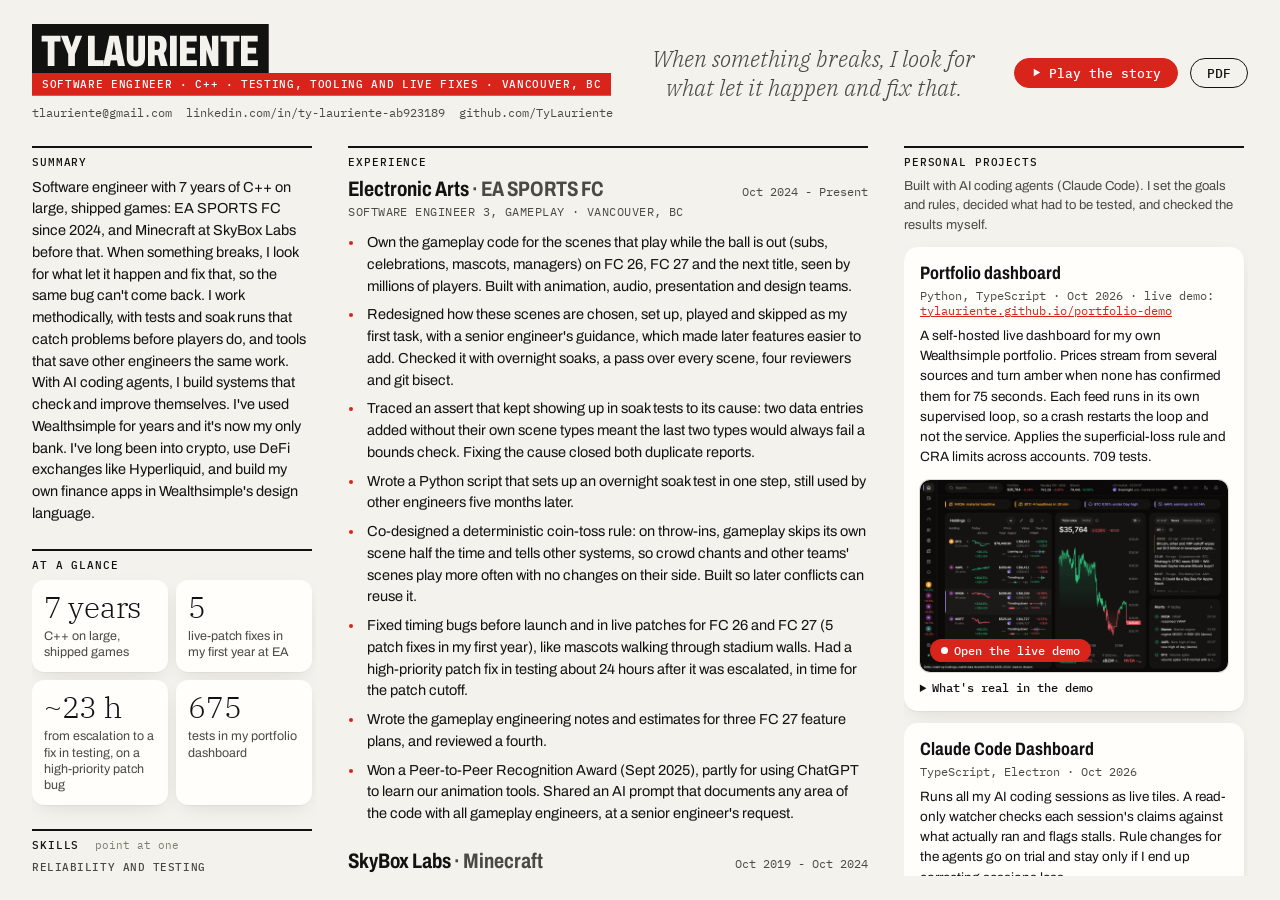
==== commit d3ff2479: "Story wording" ====
--- a/index.html
+++ b/index.html
@@ -158,7 +158,7 @@
       <p class="kicker">08 · AI agents, with checks</p>
       <h2 class="display">Systems that check their own&nbsp;work.</h2>
       <div class="flow" aria-hidden="true"><span>agent</span><i></i><span>watcher checks what actually ran</span><i></i><span>rule changes kept only if they help</span></div>
-      <p class="caption">My Claude Code Dashboard runs all my AI coding sessions; a read-only watcher checks each session's claims against what actually ran. In my crypto trading agent only one process holds the trading key, every order passes risk checks first, a halt switch stops it, and every action is logged.</p>
+      <p class="caption">My Claude Code Dashboard runs all my AI coding sessions, and a read-only watcher checks each session's claims against what actually ran. In my crypto trading agent only one process holds the trading key, every order passes risk checks first, a halt switch stops it, and every action is logged.</p>
     </section>
 
     <section class="scene s-end" data-title="Contact">
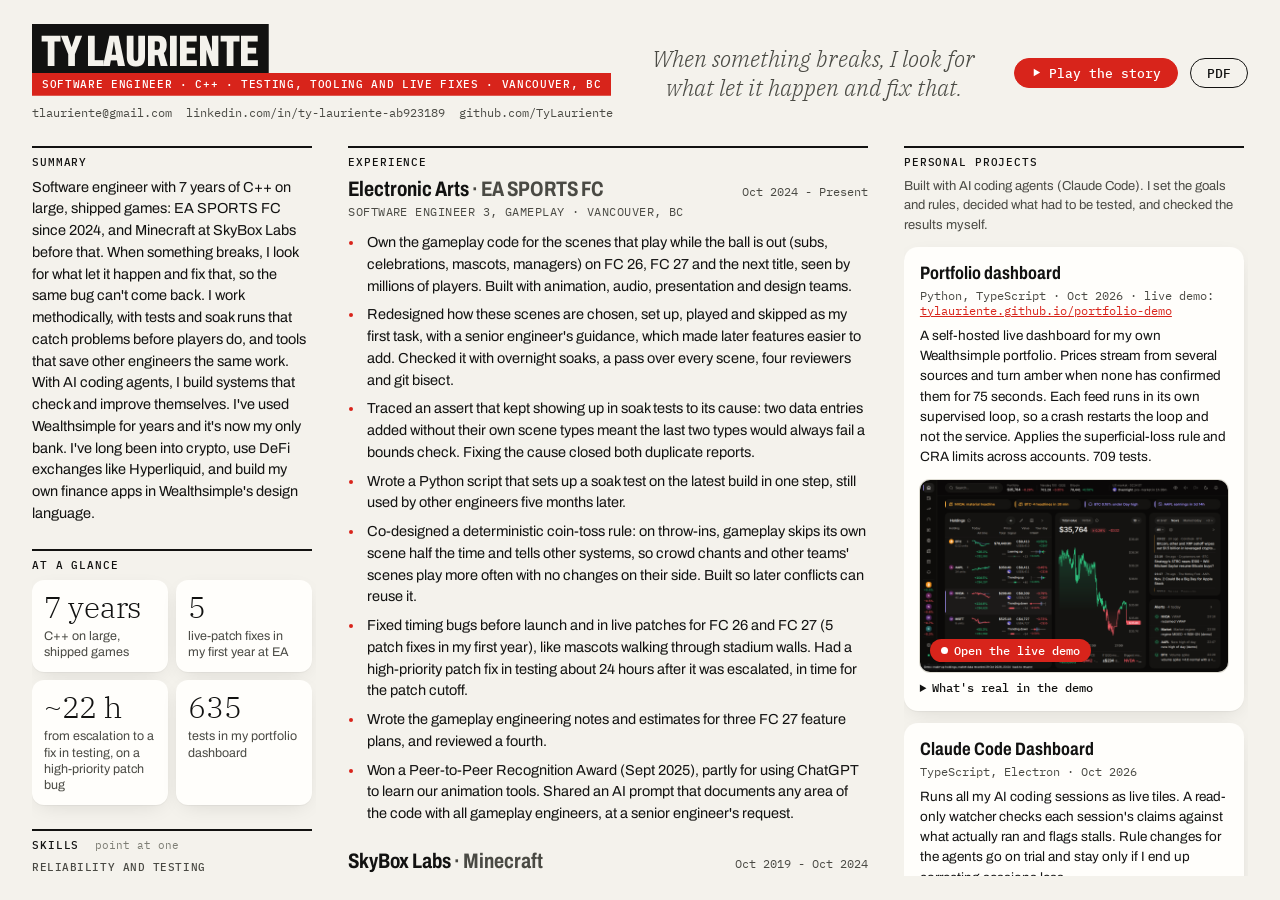
==== commit 8cf2ee3c: "Soak script wording, updated PDF" ====
--- a/index.html
+++ b/index.html
@@ -51,7 +51,7 @@
       <li>Own the gameplay code for the scenes that play while the ball is out (subs, celebrations, mascots, managers) on FC 26, FC 27 and the next title, seen by millions of players. Built with animation, audio, presentation and design teams.</li>
       <li>Redesigned how these scenes are chosen, set up, played and skipped as my first task, with a senior engineer's guidance, which made later features easier to add. Checked it with overnight soaks, a pass over every scene, four reviewers and git bisect.</li>
       <li>Traced an assert that kept showing up in soak tests to its cause: two data entries added without their own scene types meant the last two types would always fail a bounds check. Fixing the cause closed both duplicate reports.</li>
-      <li>Wrote a Python script that sets up an overnight soak test in one step, still used by other engineers five months later.</li>
+      <li>Wrote a Python script that sets up a soak test on the latest build in one step, still used by other engineers five months later.</li>
       <li>Co-designed a deterministic coin-toss rule: on throw-ins, gameplay skips its own scene half the time and tells other systems, so crowd chants and other teams' scenes play more often with no changes on their side. Built so later conflicts can reuse it.</li>
       <li>Fixed timing bugs before launch and in live patches for FC 26 and FC 27 (5 patch fixes in my first year), like mascots walking through stadium walls. Had a high-priority patch fix in testing about 24 hours after it was escalated, in time for the patch cutoff.</li>
       <li>Wrote the gameplay engineering notes and estimates for three FC 27 feature plans, and reviewed a fourth.</li>
@@ -142,8 +142,8 @@
     <section class="scene s-tools" data-title="Tools">
       <p class="kicker">06 · Saving the next engineer the work</p>
       <h2 class="display">Tools people kept&nbsp;using.</h2>
-      <div class="term" aria-hidden="true"><p><i>$</i> soak test, one step</p><p class="out">latest build ready · overnight run started</p><p><i>$</i> document this area of the code</p><p class="out">written up for every gameplay engineer</p></div>
-      <p class="caption">A Python script that sets up an overnight soak test in one step, still used by other engineers five months later. An AI prompt that documents any area of the code, shared with all gameplay engineers at a senior engineer's request.</p>
+      <div class="term" aria-hidden="true"><p><i>$</i> soak test, one step</p><p class="out">latest build ready · soak started</p><p><i>$</i> document this area of the code</p><p class="out">written up for every gameplay engineer</p></div>
+      <p class="caption">A Python script that sets up a soak test on the latest build in one step, still used by other engineers five months later. An AI prompt that documents any area of the code, shared with all gameplay engineers at a senior engineer's request.</p>
     </section>
 
     <section class="scene s-money" data-title="My money">
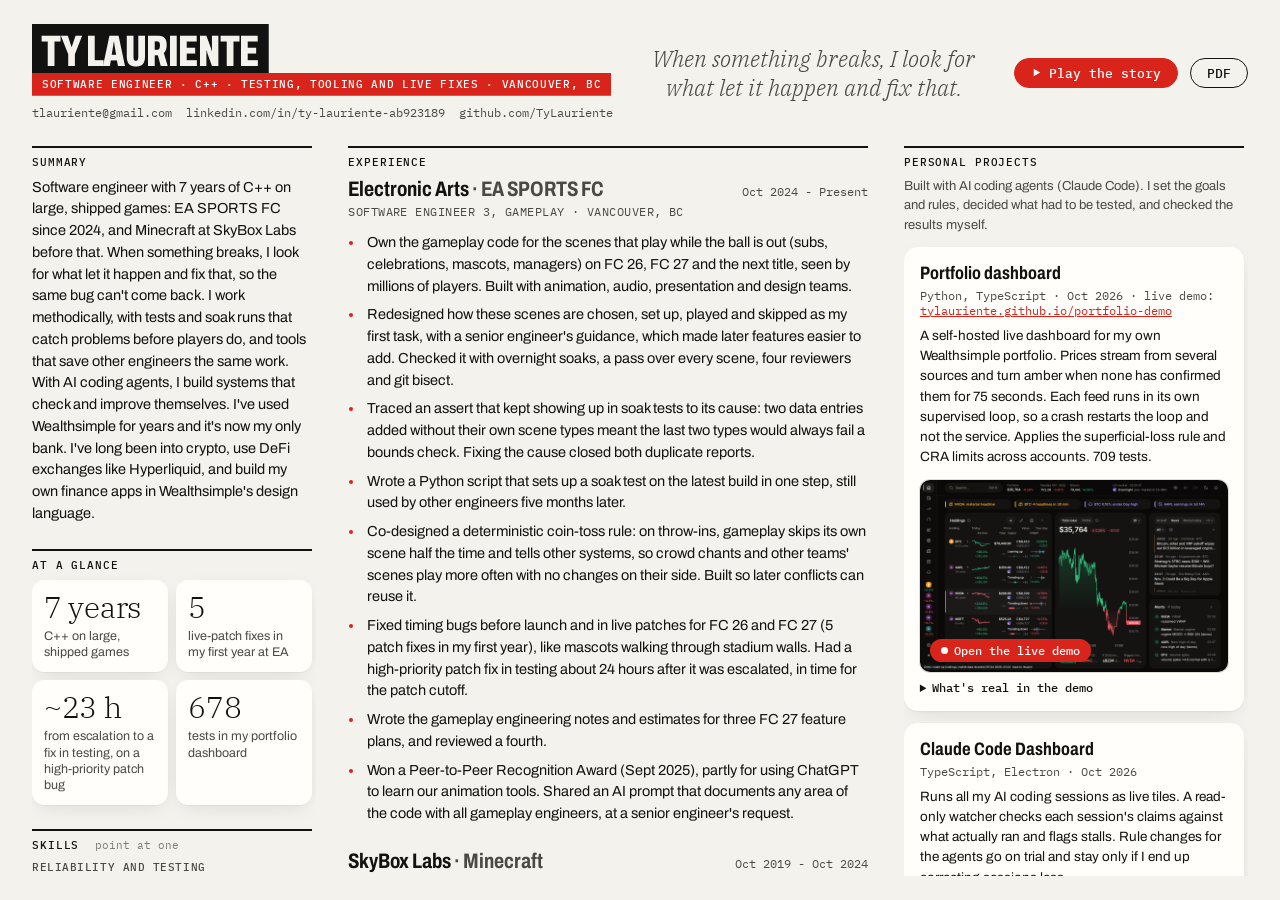
==== commit eefc54b0: "Story: phone hint, centred scenes, timeline labels" ====
--- a/index.html
+++ b/index.html
@@ -97,7 +97,7 @@
       <div class="years" aria-hidden="true">
         <div class="years__axis"><span>2019</span><span>2020</span><span>2021</span><span>2022</span><span>2023</span><span>2024</span><span>2025</span><span>2026</span></div>
         <div class="years__bar a"><b>SkyBox Labs</b> Minecraft · Junior to Software Engineer 3</div>
-        <div class="years__bar b"><b>Electronic Arts</b> EA SPORTS FC · Software Engineer 3</div>
+        <div class="years__bar b"><b>Electronic Arts</b> EA SPORTS FC · Software&nbsp;Engineer&nbsp;3</div>
       </div>
       <p class="caption">Five years on Minecraft's cross-platform C++ codebase, then gameplay on EA SPORTS FC: FC 26, FC 27 and the next title.</p>
     </section>
@@ -171,7 +171,7 @@
     </section>
 
   </div>
-  <p class="story__hint" aria-hidden="true">Scroll, swipe or use the arrow keys</p>
+  <p class="story__hint" aria-hidden="true"><span class="pc">Scroll, swipe or use the arrow keys</span><span class="ph">Swipe up for the next part</span></p>
 </div>
 <script src="site.js" defer></script>
 </body>
--- a/site.css
+++ b/site.css
@@ -159,8 +159,9 @@
 .kicker { margin: 0; font: 500 12px var(--mono); text-transform: uppercase; letter-spacing: .08em; color: var(--tally); }
 .display { margin: 0; max-width: 18ch; padding: 0; border: 0; font: 300 clamp(34px, 5.4vw, 76px)/1.04 var(--serif); letter-spacing: -.02em; text-transform: none; }
 .caption { margin: 0; max-width: 62ch; font-size: clamp(15px, 1.25vw, 18px); color: var(--ink-2); }
-.story__hint { position: absolute; left: 50%; bottom: var(--s4); transform: translateX(-50%); margin: 0; white-space: nowrap; font: 400 11.5px var(--mono); color: var(--ink-3);
+.story__hint { position: absolute; left: 0; right: 0; bottom: var(--s4); text-align: center; margin: 0; white-space: nowrap; font: 400 11.5px var(--mono); color: var(--ink-3);
   animation: rise .8s 1s var(--ease) both; }
+.story__hint .ph { display: none; }
 .scene .btn { align-self: flex-start; }
 .scene > * { opacity: 0; transform: translateY(14px); }
 .scene.on > * { opacity: 1; transform: none; transition: opacity .7s var(--ease), transform .7s var(--ease); }
@@ -170,9 +171,9 @@
 /* 01 years */
 .years { display: grid; gap: 10px; max-width: 900px; }
 .years__axis { display: flex; justify-content: space-between; font: 400 11px var(--mono); color: var(--ink-3); border-bottom: 1px solid var(--rule); padding-bottom: 6px; }
-.years__bar { padding: 10px 14px; border-radius: 10px; color: #fff; font-size: 13.5px; white-space: nowrap; overflow: hidden;
+.years__bar { padding: 10px 14px; border-radius: 10px; color: #fff; font-size: 13.5px; overflow: hidden;
   transform-origin: left; transform: scaleX(0); transition: transform 1.1s var(--ease) .35s; }
-.years__bar b { margin-right: 8px; font-family: "Archivo Cond"; font-size: 15px; }
+.years__bar b { display: block; font-family: "Archivo Cond"; font-size: 15px; }   /* name over detail: EA's bar is 2 of 7 years wide */
 .years__bar.a { width: 71.4%; background: var(--ink); color: var(--paper); }
 .years__bar.b { width: 28.6%; margin-left: 71.4%; background: var(--tally); transition-delay: 1.1s; }
 .scene.on .years__bar { transform: scaleX(1); }
@@ -190,7 +191,7 @@
 .scene.on .chain li:nth-child(2)::before { transition-delay: .8s; } .scene.on .chain li:nth-child(3)::before { transition-delay: 1.4s; }
 .chain li:last-child { background: var(--ink); color: var(--paper); }
 /* 03 gate */
-.gate { position: relative; height: 70px; max-width: 760px; }
+.gate { position: relative; height: 70px; max-width: 760px; margin-top: 20px; }   /* room for the post's label */
 .gate__lane { position: absolute; inset: 22px 0 22px 0; border-top: 1px dashed var(--rule); border-bottom: 1px dashed var(--rule); }
 .gate__lane i { position: absolute; top: 5px; left: 0; width: 26px; height: 16px; border-radius: 4px; background: var(--ink-2); opacity: 0; }
 .scene.on .gate__lane i { animation: lane 5s linear infinite; }
@@ -273,21 +274,32 @@
   .tabs a.on { color: var(--ink); border-top-color: var(--tally); }
   .story__bar { padding: var(--s3) var(--s4); }
   .story__rail { display: none; }
-  .scene { padding-right: var(--s4) !important; }
-  .scene { padding: 0 var(--s5) 0 var(--s4); gap: var(--s3); justify-content: flex-start; padding-top: 4vh; }
+  /* centred, but top-aligned when a scene is taller than the screen (safe), and clear of the hint */
+  .scene { padding: var(--s3) var(--s4) 44px; gap: var(--s3); justify-content: safe center; }
+  .story__hint .pc { display: none; }
+  .story__hint .ph { display: inline; }
   .display { font-size: clamp(30px, 8.6vw, 44px); }
   .chain { grid-template-columns: minmax(0, 1fr); gap: var(--s2); }
   .chain li { padding: var(--s3); font-size: 14px; }
   .chain li + li::before { display: none; }
-  .years__bar { font-size: 11.5px; padding: 8px 10px; }
-  .years__bar.b { white-space: normal; }
+  /* bars too narrow for their labels: each becomes a thin strip at its share of the years, label in full below it */
+  .years__bar { position: relative; padding: 14px 0 0; border-radius: 0; font-size: 12.5px; white-space: normal; transform: none; }
+  .years__bar.a, .years__bar.b { width: auto; margin-left: 0; background: none; color: var(--ink-2); }
+  .years__bar.b { text-align: right; }
+  .years__bar b { color: var(--ink); }
+  .years__bar::before { content: ""; position: absolute; top: 0; height: 8px; border-radius: 4px;
+    transform-origin: left; transform: scaleX(0); transition: transform 1.1s var(--ease) .35s; }
+  .years__bar.a::before { left: 0; width: 71.4%; background: var(--ink); }
+  .years__bar.b::before { left: 71.4%; width: 28.6%; background: var(--tally); transition-delay: 1.1s; }
+  .scene.on .years__bar::before { transform: scaleX(1); }
   .caption { font-size: 14.5px; }
   .spark svg { height: 110px; }
+  .term { padding: var(--s3) var(--s4); font-size: 12.5px; }
   .flow i { width: 18px; }
 }
 @media (prefers-reduced-motion: reduce) {
   *, *::before, *::after { animation: none !important; transition: none !important; }
-  .reveal, .scene > *, .chain li, .years__bar, .flow i { opacity: 1 !important; transform: none !important; }
+  .reveal, .scene > *, .chain li, .years__bar, .years__bar::before, .flow i { opacity: 1 !important; transform: none !important; }
   .term p { width: auto !important; }
   .clock__arc { stroke-dashoffset: 0; }
   .wires path { stroke-dashoffset: 0; }
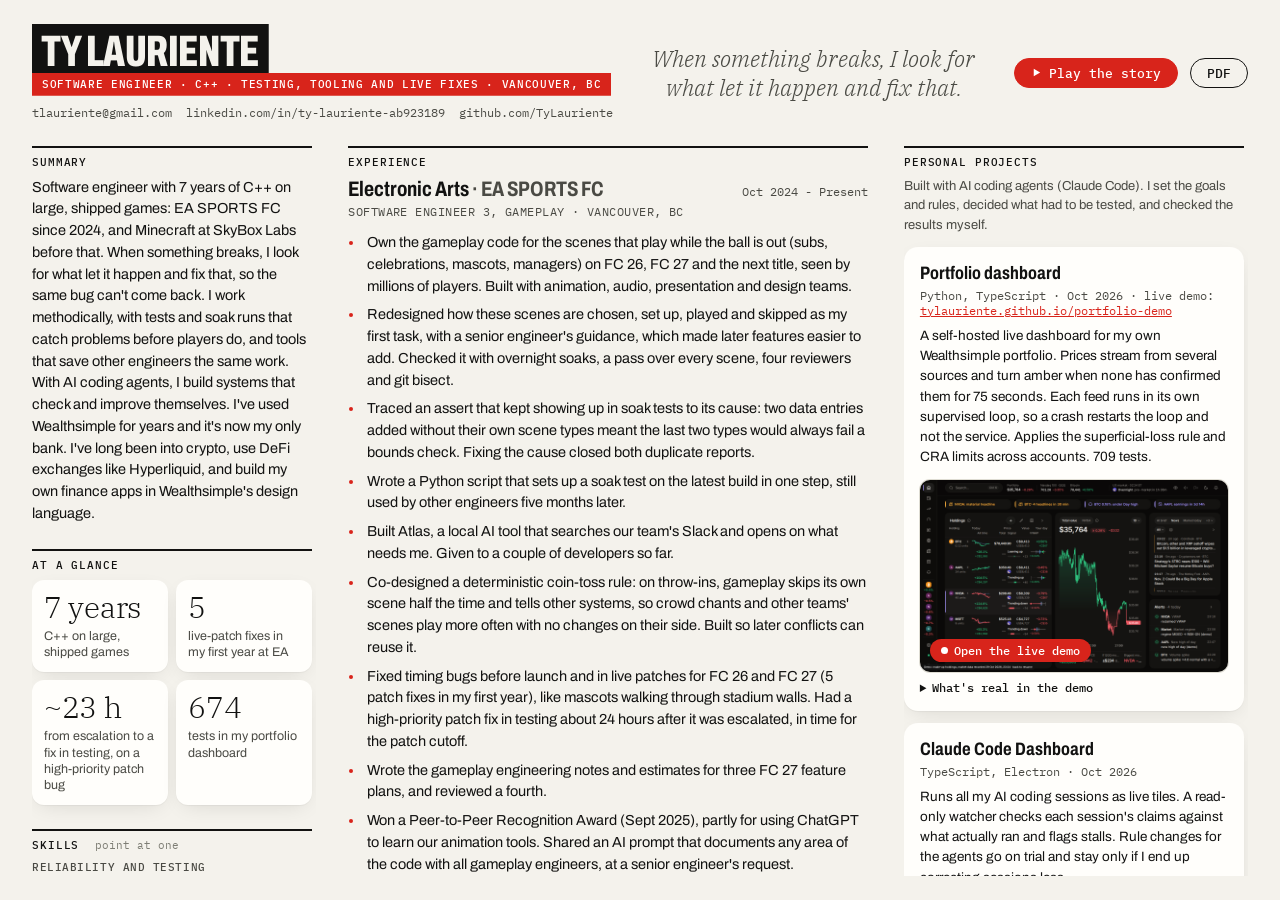
==== commit 962b49de: "Resume: Atlas line" ====
--- a/index.html
+++ b/index.html
@@ -52,6 +52,7 @@
       <li>Redesigned how these scenes are chosen, set up, played and skipped as my first task, with a senior engineer's guidance, which made later features easier to add. Checked it with overnight soaks, a pass over every scene, four reviewers and git bisect.</li>
       <li>Traced an assert that kept showing up in soak tests to its cause: two data entries added without their own scene types meant the last two types would always fail a bounds check. Fixing the cause closed both duplicate reports.</li>
       <li>Wrote a Python script that sets up a soak test on the latest build in one step, still used by other engineers five months later.</li>
+      <li>Built Atlas, a local AI tool that searches our team's Slack and opens on what needs me. Given to a couple of developers so far.</li>
       <li>Co-designed a deterministic coin-toss rule: on throw-ins, gameplay skips its own scene half the time and tells other systems, so crowd chants and other teams' scenes play more often with no changes on their side. Built so later conflicts can reuse it.</li>
       <li>Fixed timing bugs before launch and in live patches for FC 26 and FC 27 (5 patch fixes in my first year), like mascots walking through stadium walls. Had a high-priority patch fix in testing about 24 hours after it was escalated, in time for the patch cutoff.</li>
       <li>Wrote the gameplay engineering notes and estimates for three FC 27 feature plans, and reviewed a fourth.</li>
@@ -59,7 +60,7 @@
     </ul></article>
     <article class="job"><div class="job__head"><h3 class="job__org">SkyBox Labs <span>· Minecraft</span></h3><span class="job__when">Oct 2019 - Oct 2024</span></div><p class="job__title">Junior Software Engineer to Software Engineer 3 · Burnaby, BC</p>
     <ul>
-      <li>Five years on Minecraft's large, cross-platform C++ codebase: real-time simulation, networking, entity component systems, graphics, and tools, scripts and build pipelines.</li>
+      <li>Minecraft's cross-platform C++ codebase: simulation, networking, entity component systems, graphics, build pipelines.</li>
       <li>Wrote tests with every change I made, covering the feature, its edge cases and the problems we could see coming. Those tests then blocked any later change, from anyone, that broke the feature.</li>
       <li>Wrote Git Helper, a Python wrapper around Git that sets up a fresh branch from the latest master in one command.</li>
       <li>Fixed release-critical bugs quickly under deadline. Promoted from junior engineer to Software Engineer 2, then 3. Trained new hires, wrote and assigned feature tasks, and took leadership training.</li>
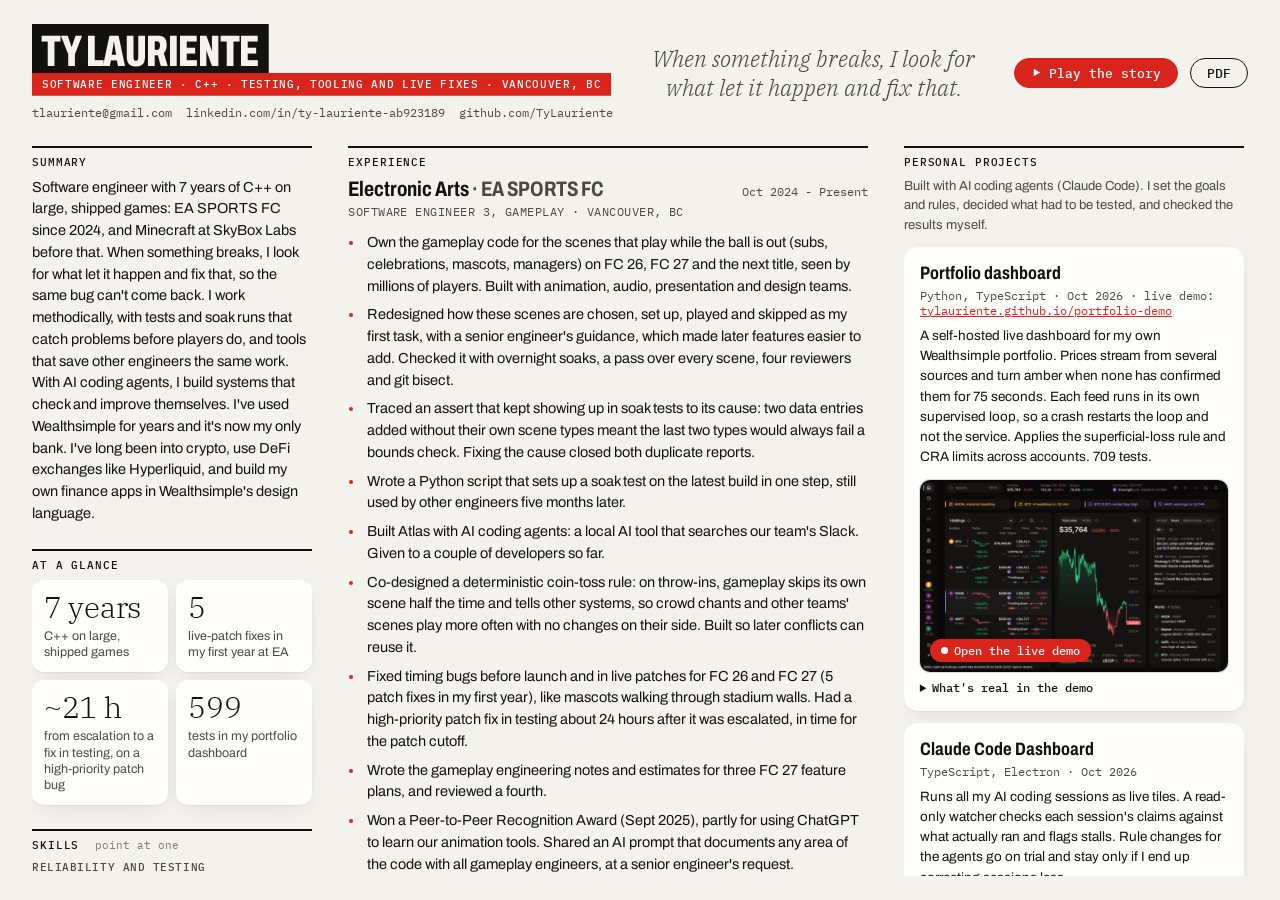
==== commit 8e5ada18: "Resume: Atlas wording" ====
--- a/index.html
+++ b/index.html
@@ -52,7 +52,7 @@
       <li>Redesigned how these scenes are chosen, set up, played and skipped as my first task, with a senior engineer's guidance, which made later features easier to add. Checked it with overnight soaks, a pass over every scene, four reviewers and git bisect.</li>
       <li>Traced an assert that kept showing up in soak tests to its cause: two data entries added without their own scene types meant the last two types would always fail a bounds check. Fixing the cause closed both duplicate reports.</li>
       <li>Wrote a Python script that sets up a soak test on the latest build in one step, still used by other engineers five months later.</li>
-      <li>Built Atlas, a local AI tool that searches our team's Slack and opens on what needs me. Given to a couple of developers so far.</li>
+      <li>Built Atlas with AI coding agents: a local AI tool that searches our team's Slack. Given to a couple of developers so far.</li>
       <li>Co-designed a deterministic coin-toss rule: on throw-ins, gameplay skips its own scene half the time and tells other systems, so crowd chants and other teams' scenes play more often with no changes on their side. Built so later conflicts can reuse it.</li>
       <li>Fixed timing bugs before launch and in live patches for FC 26 and FC 27 (5 patch fixes in my first year), like mascots walking through stadium walls. Had a high-priority patch fix in testing about 24 hours after it was escalated, in time for the patch cutoff.</li>
       <li>Wrote the gameplay engineering notes and estimates for three FC 27 feature plans, and reviewed a fourth.</li>
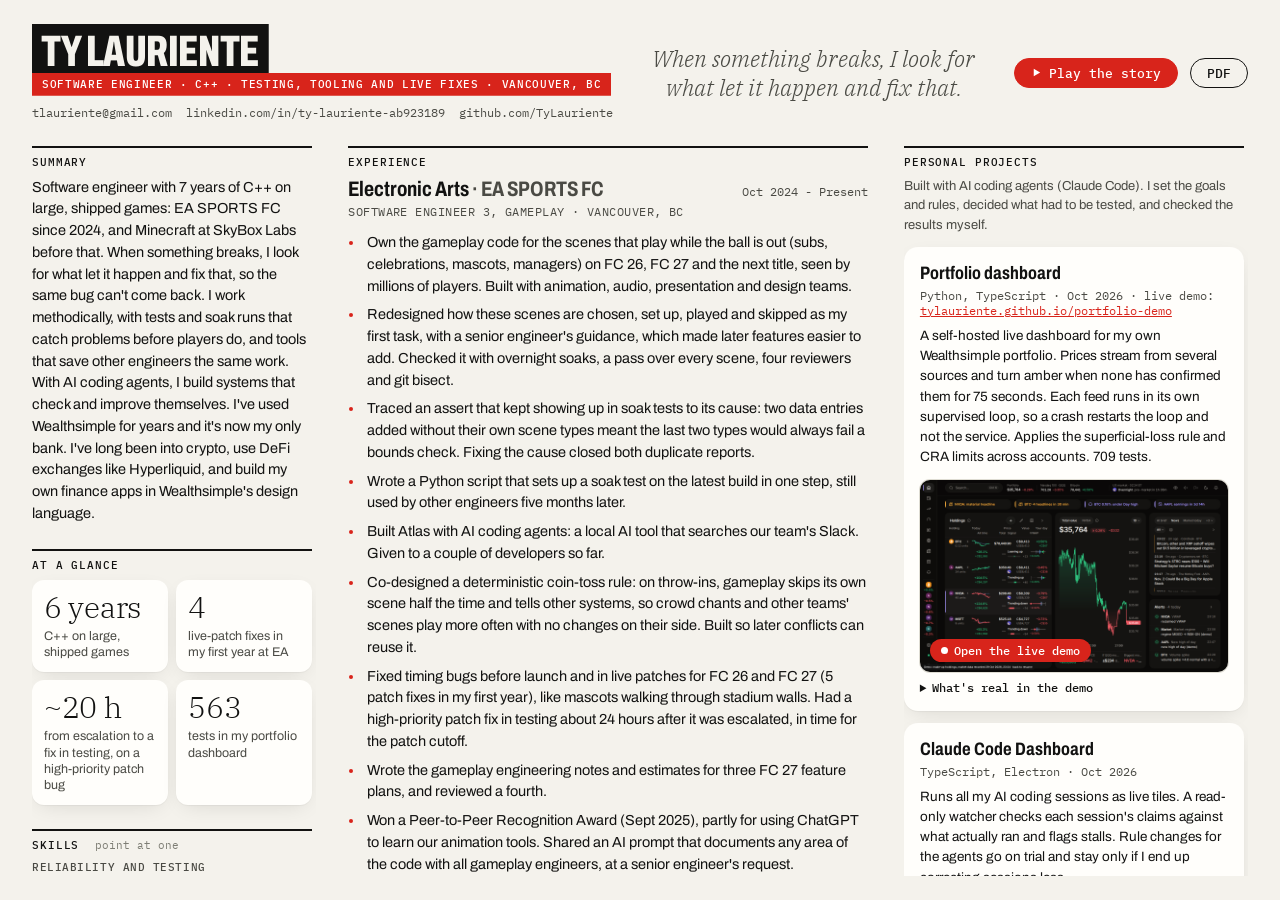
==== commit e7777c8f: "Story: scene 6 headline" ====
--- a/index.html
+++ b/index.html
@@ -142,7 +142,7 @@
 
     <section class="scene s-tools" data-title="Tools">
       <p class="kicker">06 · Saving the next engineer the work</p>
-      <h2 class="display">Tools people kept&nbsp;using.</h2>
+      <h2 class="display">Tools other engineers picked&nbsp;up.</h2>
       <div class="term" aria-hidden="true"><p><i>$</i> soak test, one step</p><p class="out">latest build ready · soak started</p><p><i>$</i> document this area of the code</p><p class="out">written up for every gameplay engineer</p></div>
       <p class="caption">A Python script that sets up a soak test on the latest build in one step, still used by other engineers five months later. An AI prompt that documents any area of the code, shared with all gameplay engineers at a senior engineer's request.</p>
     </section>
